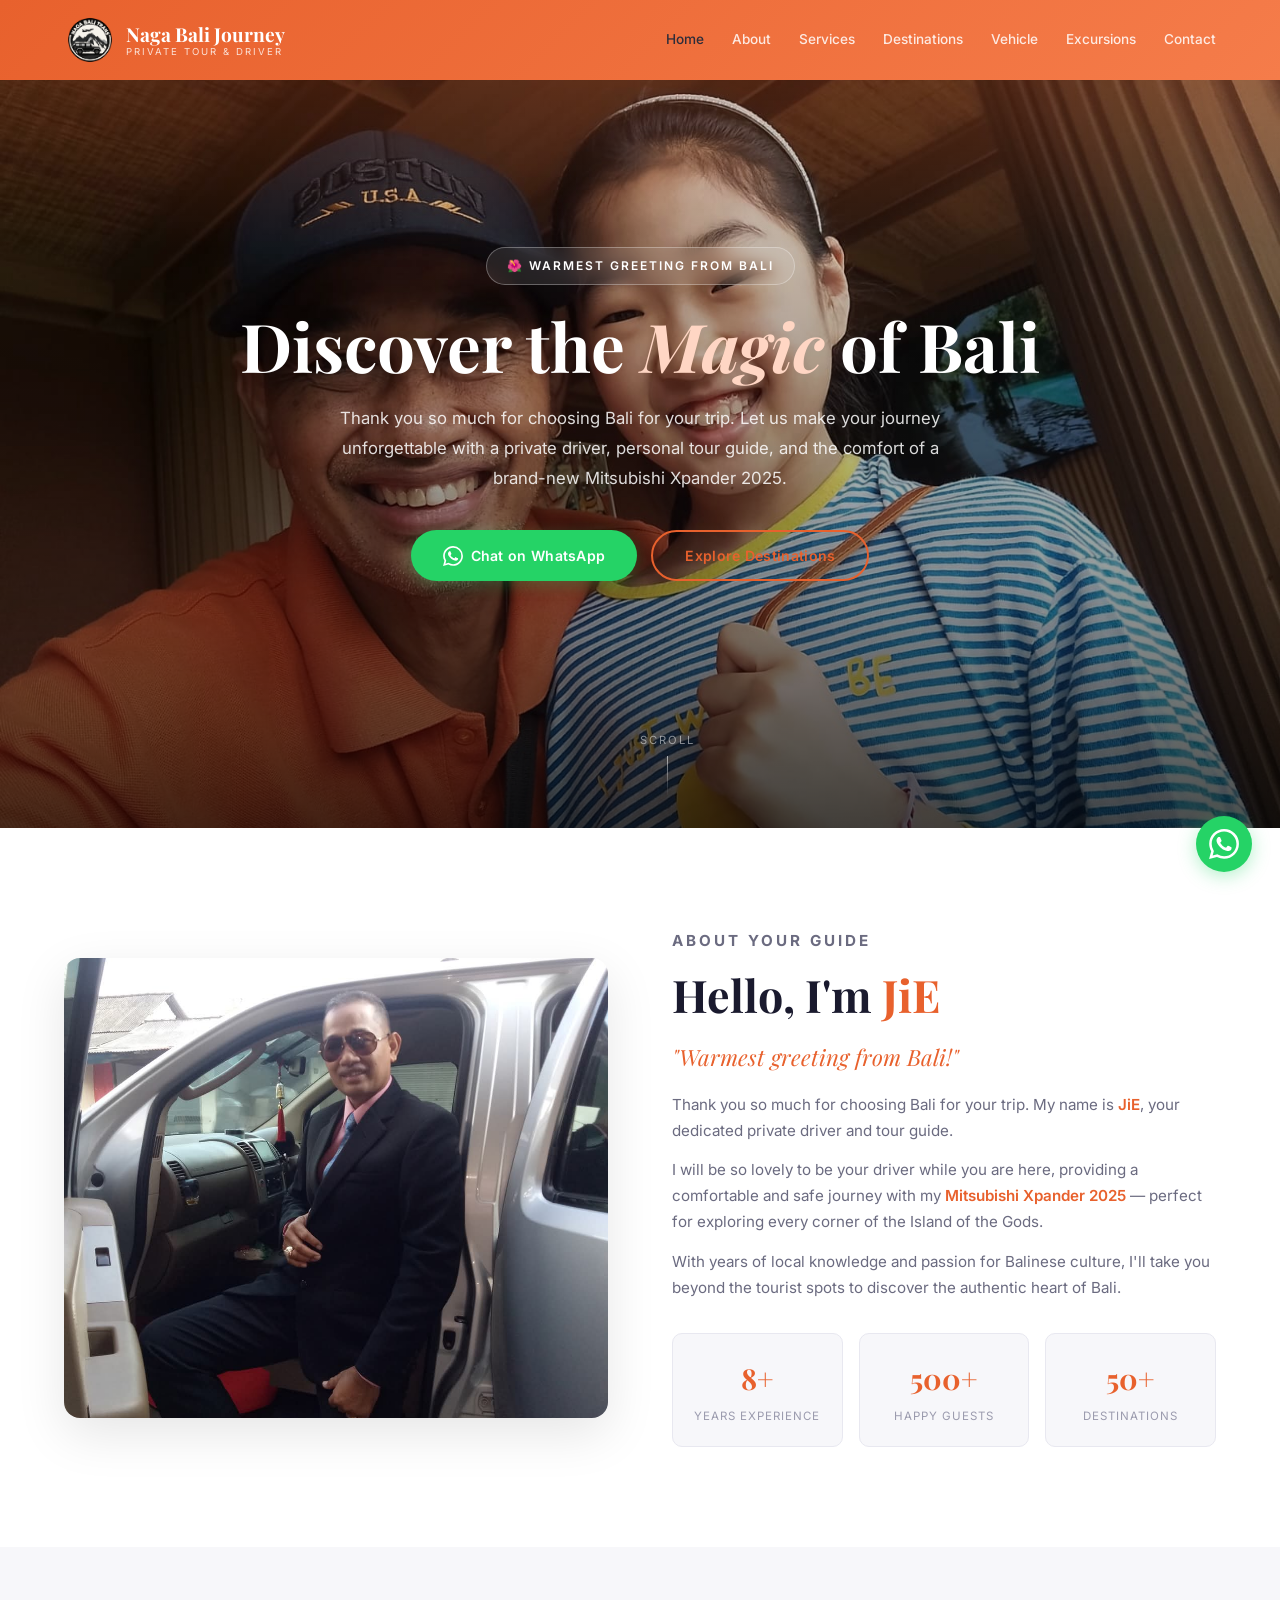
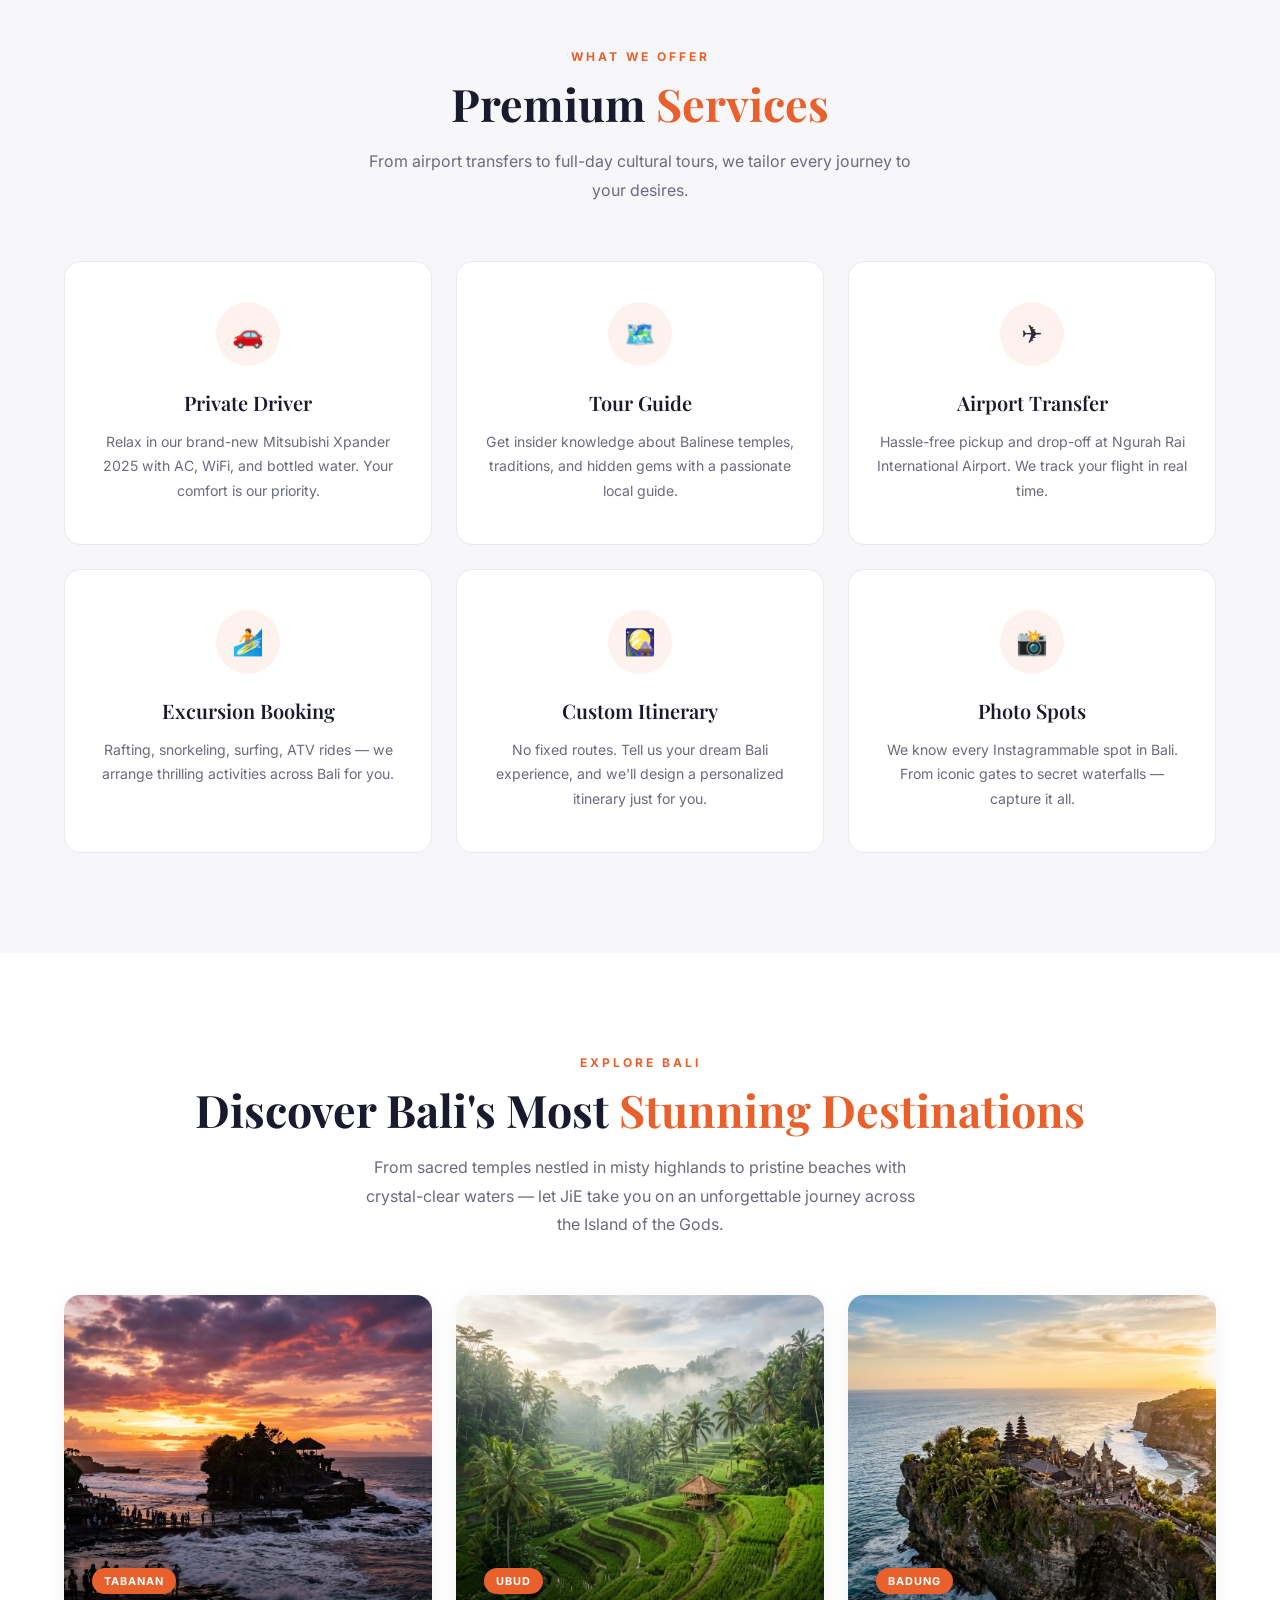
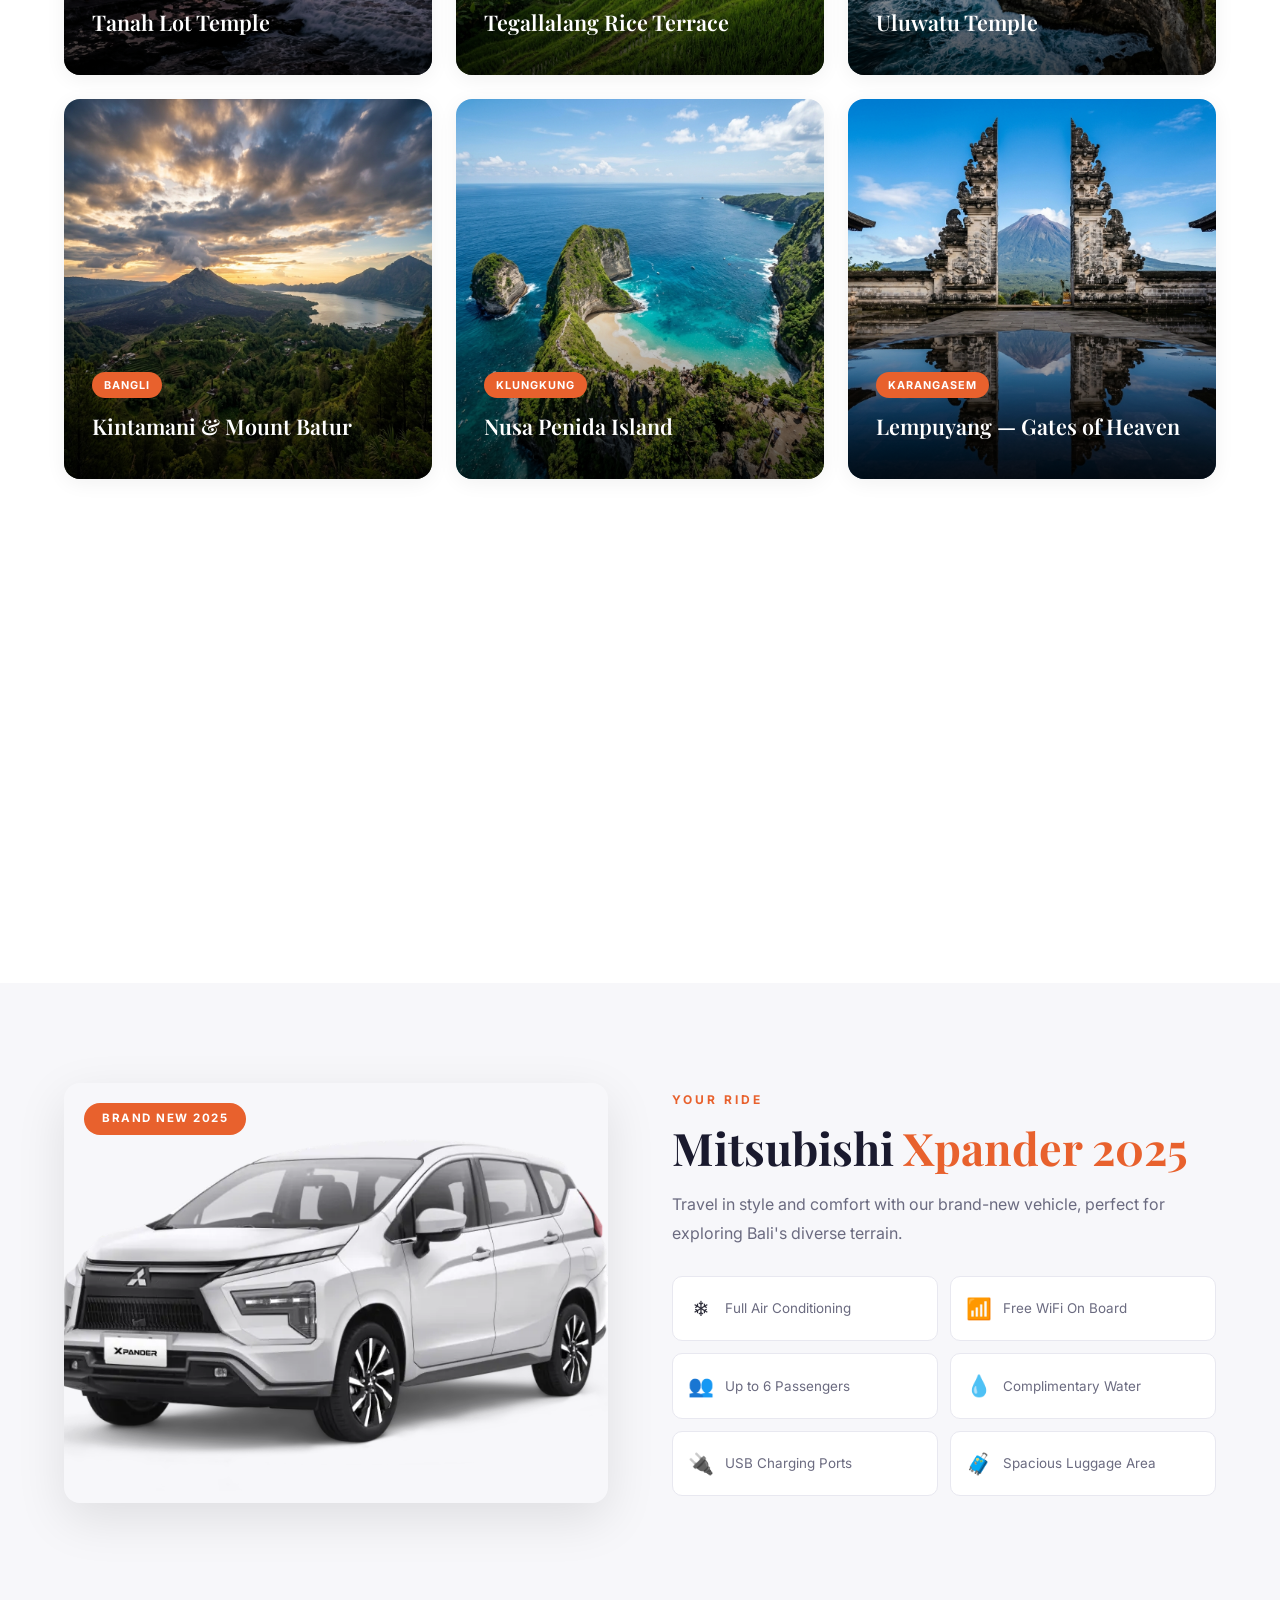
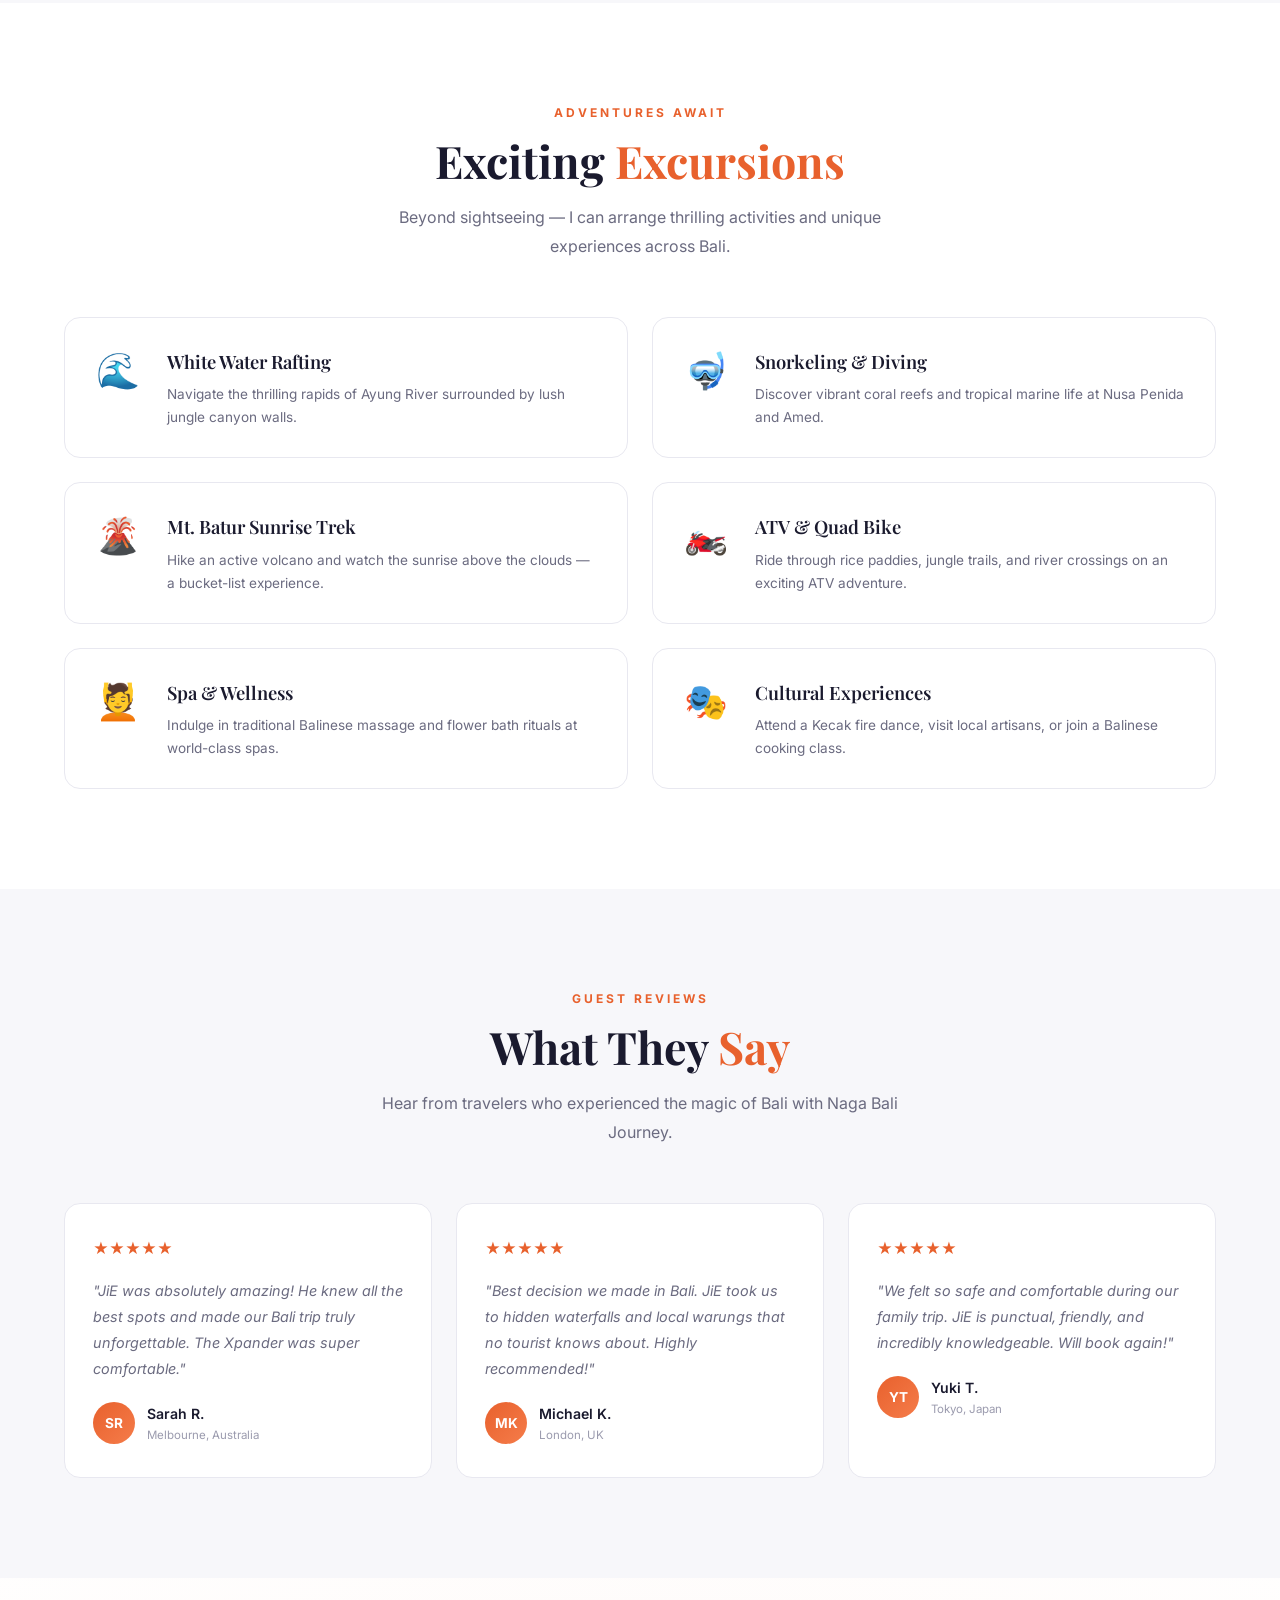
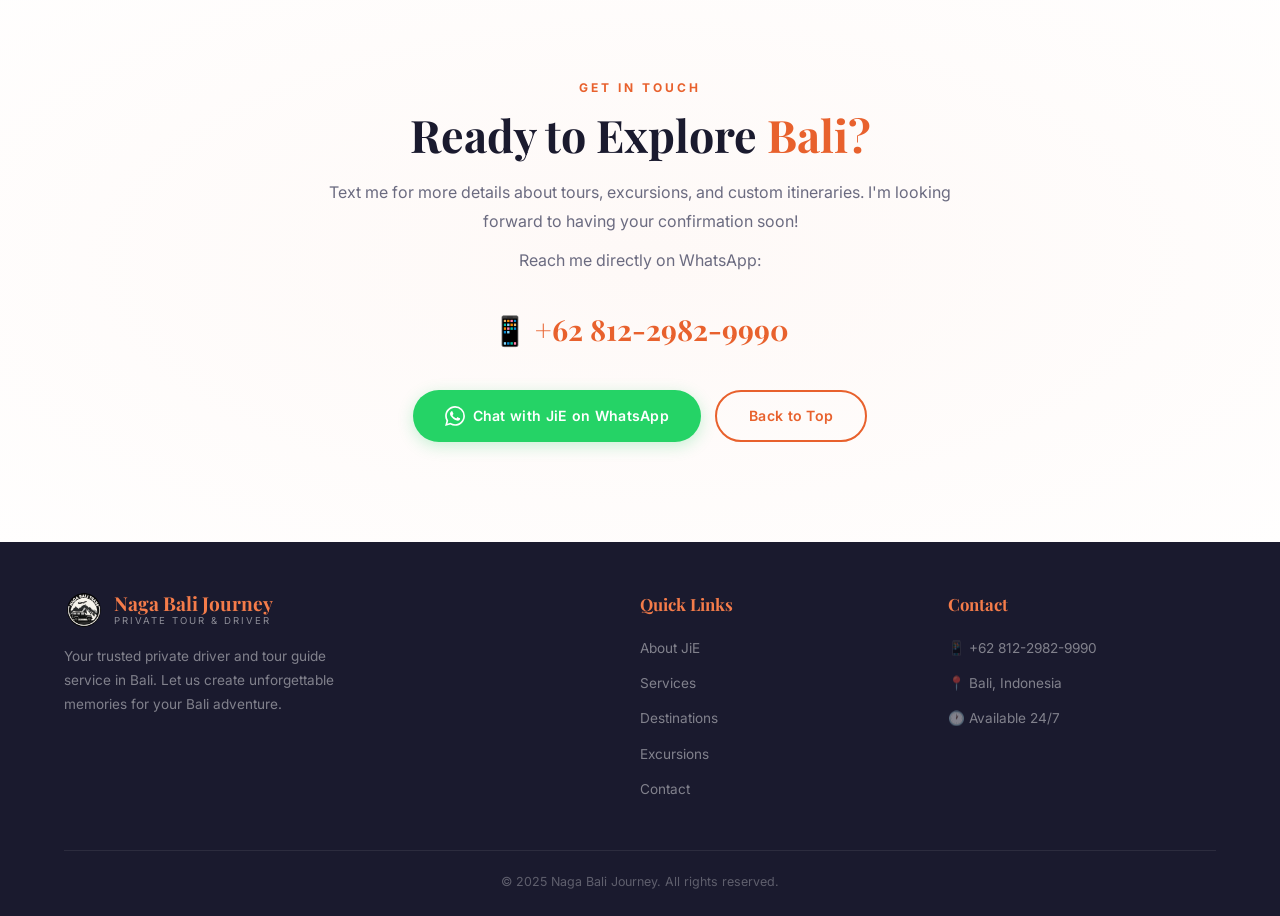
==== index.html @ 0ea6a51a "Initial commit: Naga Bali Journey travel website" ====
<!DOCTYPE html>
<html lang="en">

<head>
  <meta charset="UTF-8">
  <meta name="viewport" content="width=device-width, initial-scale=1.0">
  <meta name="description"
    content="Naga Bali Journey — Premium private driver and tour guide service in Bali. Explore the beauty of Bali with comfort and style.">
  <title>Naga Bali Journey — Private Driver & Tour Guide in Bali</title>
  <link rel="stylesheet" href="style.css">
</head>

<body>

  <!-- Navbar -->
  <nav class="navbar" id="navbar">
    <div class="container">
      <a href="#" class="nav-logo">
        <img src="images/logo.png" alt="Naga Bali Journey Logo">
        <div class="nav-logo-text">Naga Bali Journey<span>Private Tour &amp; Driver</span></div>
      </a>
      <div class="nav-links" id="navLinks">
        <a href="#home">Home</a>
        <a href="#about">About</a>
        <a href="#services">Services</a>
        <a href="#destinations">Destinations</a>
        <a href="#vehicle">Vehicle</a>
        <a href="#excursions">Excursions</a>
        <a href="#contact">Contact</a>
      </div>
      <button class="nav-toggle" id="navToggle" aria-label="Toggle menu">
        <span></span><span></span><span></span>
      </button>
    </div>
  </nav>

  <!-- Hero -->
  <section class="hero" id="home">
    <div class="hero-bg" id="heroSlider">
      <img src="images/1.jpeg" alt="Bali 1" class="hero-slide active">
      <img src="images/2.jpeg" alt="Bali 2" class="hero-slide">
      <img src="images/3.jpeg" alt="Bali 3" class="hero-slide">
      <img src="images/4.jpeg" alt="Bali 4" class="hero-slide">
      <img src="images/5.jpeg" alt="Bali 5" class="hero-slide">
      <img src="images/6.jpeg" alt="Bali 6" class="hero-slide">
      <img src="images/7.jpeg" alt="Bali 7" class="hero-slide">
      <img src="images/8.jpeg" alt="Bali 8" class="hero-slide">
      <img src="images/9.jpeg" alt="Bali 9" class="hero-slide">
      <img src="images/10.jpeg" alt="Bali 10" class="hero-slide">
    </div>
    <div class="hero-overlay"></div>
    <div class="hero-content">
      <div class="hero-badge">🌺 Warmest Greeting from Bali</div>
      <h1>Discover the <em>Magic</em> of Bali</h1>
      <p class="hero-text">Thank you so much for choosing Bali for your trip. Let us make your journey unforgettable
        with a private driver, personal tour guide, and the comfort of a brand-new Mitsubishi Xpander 2025.</p>
      <div class="hero-buttons">
        <a href="https://wa.me/6281229829990" class="btn btn-wa" target="_blank">
          <svg width="20" height="20" viewBox="0 0 24 24" fill="currentColor">
            <path
              d="M17.472 14.382c-.297-.149-1.758-.867-2.03-.967-.273-.099-.471-.148-.67.15-.197.297-.767.966-.94 1.164-.173.199-.347.223-.644.075-.297-.15-1.255-.463-2.39-1.475-.883-.788-1.48-1.761-1.653-2.059-.173-.297-.018-.458.13-.606.134-.133.298-.347.446-.52.149-.174.198-.298.298-.497.099-.198.05-.371-.025-.52-.075-.149-.669-1.612-.916-2.207-.242-.579-.487-.5-.669-.51-.173-.008-.371-.01-.57-.01-.198 0-.52.074-.792.372-.272.297-1.04 1.016-1.04 2.479 0 1.462 1.065 2.875 1.213 3.074.149.198 2.096 3.2 5.077 4.487.709.306 1.262.489 1.694.625.712.227 1.36.195 1.871.118.571-.085 1.758-.719 2.006-1.413.248-.694.248-1.289.173-1.413-.074-.124-.272-.198-.57-.347m-5.421 7.403h-.004a9.87 9.87 0 01-5.031-1.378l-.361-.214-3.741.982.998-3.648-.235-.374a9.86 9.86 0 01-1.51-5.26c.001-5.45 4.436-9.884 9.888-9.884 2.64 0 5.122 1.03 6.988 2.898a9.825 9.825 0 012.893 6.994c-.003 5.45-4.437 9.884-9.885 9.884m8.413-18.297A11.815 11.815 0 0012.05 0C5.495 0 .16 5.335.157 11.892c0 2.096.547 4.142 1.588 5.945L.057 24l6.305-1.654a11.882 11.882 0 005.683 1.448h.005c6.554 0 11.89-5.335 11.893-11.893a11.821 11.821 0 00-3.48-8.413z" />
          </svg>
          Chat on WhatsApp
        </a>
        <a href="#destinations" class="btn btn-outline">Explore Destinations</a>
      </div>
    </div>
    <div class="scroll-indicator"><span>Scroll</span>
      <div class="scroll-line"></div>
    </div>
  </section>

  <!-- About -->
  <section class="about" id="about">
    <div class="container">
      <div class="about-grid">
        <div class="about-image reveal"><img src="images/12.jpeg" alt="Bali Rice Terrace"></div>
        <div class="about-text reveal">
          <p class="section-label">About Your Guide</p>
          <h2 class="section-title">Hello, I'm <span class="gold-text">JiE</span></h2>
          <p class="greeting">"Warmest greeting from Bali!"</p>
          <p>Thank you so much for choosing Bali for your trip. My name is <strong>JiE</strong>, your dedicated private
            driver and tour guide.</p>
          <p>I will be so lovely to be your driver while you are here, providing a comfortable and safe journey with my
            <strong>Mitsubishi Xpander 2025</strong> — perfect for exploring every corner of the Island of the Gods.
          </p>
          <p>With years of local knowledge and passion for Balinese culture, I'll take you beyond the tourist spots to
            discover the authentic heart of Bali.</p>
          <div class="about-stats">
            <div class="stat">
              <div class="stat-number">8+</div>
              <div class="stat-label">Years Experience</div>
            </div>
            <div class="stat">
              <div class="stat-number">500+</div>
              <div class="stat-label">Happy Guests</div>
            </div>
            <div class="stat">
              <div class="stat-number">50+</div>
              <div class="stat-label">Destinations</div>
            </div>
          </div>
        </div>
      </div>
    </div>
  </section>

  <!-- Services -->
  <section class="services" id="services">
    <div class="container">
      <div class="services-header reveal">
        <p class="section-label">What We Offer</p>
        <h2 class="section-title">Premium <span class="gold-text">Services</span></h2>
        <p class="section-subtitle">From airport transfers to full-day cultural tours, we tailor every journey to your
          desires.</p>
      </div>
      <div class="services-grid">
        <div class="service-card reveal">
          <div class="service-icon">🚗</div>
          <h3>Private Driver</h3>
          <p>Relax in our brand-new Mitsubishi Xpander 2025 with AC, WiFi, and bottled water. Your comfort is our
            priority.</p>
        </div>
        <div class="service-card reveal">
          <div class="service-icon">🗺️</div>
          <h3>Tour Guide</h3>
          <p>Get insider knowledge about Balinese temples, traditions, and hidden gems with a passionate local guide.
          </p>
        </div>
        <div class="service-card reveal">
          <div class="service-icon">✈️</div>
          <h3>Airport Transfer</h3>
          <p>Hassle-free pickup and drop-off at Ngurah Rai International Airport. We track your flight in real time.</p>
        </div>
        <div class="service-card reveal">
          <div class="service-icon">🏄</div>
          <h3>Excursion Booking</h3>
          <p>Rafting, snorkeling, surfing, ATV rides — we arrange thrilling activities across Bali for you.</p>
        </div>
        <div class="service-card reveal">
          <div class="service-icon">🎑</div>
          <h3>Custom Itinerary</h3>
          <p>No fixed routes. Tell us your dream Bali experience, and we'll design a personalized itinerary just for
            you.</p>
        </div>
        <div class="service-card reveal">
          <div class="service-icon">📸</div>
          <h3>Photo Spots</h3>
          <p>We know every Instagrammable spot in Bali. From iconic gates to secret waterfalls — capture it all.</p>
        </div>
      </div>
    </div>
  </section>

  <!-- Destinations -->
  <section class="destinations" id="destinations">
    <div class="container">
      <div class="destinations-header reveal">
        <p class="section-label">Explore Bali</p>
        <h2 class="section-title">Discover Bali's Most <span class="orange-text">Stunning Destinations</span></h2>
        <p class="section-subtitle">From sacred temples nestled in misty highlands to pristine beaches with crystal-clear waters — let JiE take you on an unforgettable journey across the Island of the Gods.</p>
      </div>
      <div class="dest-grid">
        <div class="dest-card reveal">
          <img src="images/dest-tanah-lot.png" alt="Tanah Lot Temple">
          <div class="dest-overlay">
            <span class="dest-tag">Tabanan</span>
            <h3>Tanah Lot Temple</h3>
            <p>One of Bali's most iconic sea temples, perched on a dramatic rock formation with breathtaking sunset views over the Indian Ocean.</p>
          </div>
        </div>
        <div class="dest-card reveal">
          <img src="images/dest-ubud.png" alt="Tegallalang Rice Terrace Ubud">
          <div class="dest-overlay">
            <span class="dest-tag">Ubud</span>
            <h3>Tegallalang Rice Terrace</h3>
            <p>Walk through stunning emerald-green terraced rice paddies in the cultural heart of Bali. A UNESCO-recognized subak irrigation system.</p>
          </div>
        </div>
        <div class="dest-card reveal">
          <img src="images/dest-uluwatu.png" alt="Uluwatu Temple">
          <div class="dest-overlay">
            <span class="dest-tag">Badung</span>
            <h3>Uluwatu Temple</h3>
            <p>A majestic cliff-top temple 70 meters above the sea. Enjoy the legendary Kecak fire dance performance at sunset.</p>
          </div>
        </div>
        <div class="dest-card reveal">
          <img src="images/dest-kintamani.png" alt="Mount Batur Kintamani">
          <div class="dest-overlay">
            <span class="dest-tag">Bangli</span>
            <h3>Kintamani &amp; Mount Batur</h3>
            <p>Marvel at the panoramic view of an active volcano and its caldera lake. Opt for a sunrise trek to the summit for an unforgettable experience.</p>
          </div>
        </div>
        <div class="dest-card reveal">
          <img src="images/dest-nusa-penida.png" alt="Nusa Penida">
          <div class="dest-overlay">
            <span class="dest-tag">Klungkung</span>
            <h3>Nusa Penida Island</h3>
            <p>Home to the world-famous Kelingking Beach, Angel's Billabong, and Broken Beach. A paradise for adventurers and ocean lovers.</p>
          </div>
        </div>
        <div class="dest-card reveal">
          <img src="images/dest-lempuyang.png" alt="Lempuyang Gates of Heaven">
          <div class="dest-overlay">
            <span class="dest-tag">Karangasem</span>
            <h3>Lempuyang — Gates of Heaven</h3>
            <p>The iconic split gate framing Mount Agung is Bali's most Instagrammable spot. An ancient temple complex with spiritual significance.</p>
          </div>
        </div>
        <div class="dest-card reveal">
          <img src="images/dest-besakih.png" alt="Besakih Mother Temple">
          <div class="dest-overlay">
            <span class="dest-tag">Karangasem</span>
            <h3>Besakih — Mother Temple</h3>
            <p>Bali's largest and holiest Hindu temple complex on the slopes of Mount Agung. Over 80 temples with centuries of spiritual heritage.</p>
          </div>
        </div>
        <div class="dest-card reveal">
          <img src="images/dest-tirta-empul.png" alt="Tirta Empul Holy Spring">
          <div class="dest-overlay">
            <span class="dest-tag">Gianyar</span>
            <h3>Tirta Empul Holy Spring</h3>
            <p>Experience a sacred Balinese purification ritual at this thousand-year-old water temple with crystal-clear natural spring pools.</p>
          </div>
        </div>
        <div class="dest-card reveal">
          <img src="images/dest-seminyak.png" alt="Seminyak Beach">
          <div class="dest-overlay">
            <span class="dest-tag">Badung</span>
            <h3>Seminyak Beach</h3>
            <p>Bali's trendiest coastal area with vibrant beach clubs, world-class dining, boutique shopping, and spectacular golden sunsets.</p>
          </div>
        </div>
      </div>
    </div>
  </section>

  <!-- Vehicle -->
  <section class="vehicle" id="vehicle">
    <div class="container">
      <div class="vehicle-grid">
        <div class="vehicle-image reveal">
          <img src="images/mobil.png" alt="Mitsubishi Xpander 2025">
          <div class="vehicle-badge">Brand New 2025</div>
        </div>
        <div class="reveal">
          <p class="section-label">Your Ride</p>
          <h2 class="section-title">Mitsubishi <span class="gold-text">Xpander 2025</span></h2>
          <p class="section-subtitle">Travel in style and comfort with our brand-new vehicle, perfect for exploring
            Bali's diverse terrain.</p>
          <div class="vehicle-features">
            <div class="feature"><span class="feature-icon">❄️</span><span class="feature-text">Full Air
                Conditioning</span></div>
            <div class="feature"><span class="feature-icon">📶</span><span class="feature-text">Free WiFi On
                Board</span></div>
            <div class="feature"><span class="feature-icon">👥</span><span class="feature-text">Up to 6
                Passengers</span></div>
            <div class="feature"><span class="feature-icon">💧</span><span class="feature-text">Complimentary
                Water</span></div>
            <div class="feature"><span class="feature-icon">🔌</span><span class="feature-text">USB Charging
                Ports</span></div>
            <div class="feature"><span class="feature-icon">🧳</span><span class="feature-text">Spacious Luggage
                Area</span></div>
          </div>
        </div>
      </div>
    </div>
  </section>

  <!-- Excursions -->
  <section class="excursions" id="excursions">
    <div class="container">
      <div class="excursions-header reveal">
        <p class="section-label">Adventures Await</p>
        <h2 class="section-title">Exciting <span class="gold-text">Excursions</span></h2>
        <p class="section-subtitle">Beyond sightseeing — I can arrange thrilling activities and unique experiences
          across Bali.</p>
      </div>
      <div class="excursion-grid">
        <div class="excursion-card reveal">
          <div class="excursion-icon">🌊</div>
          <div>
            <h3>White Water Rafting</h3>
            <p>Navigate the thrilling rapids of Ayung River surrounded by lush jungle canyon walls.</p>
          </div>
        </div>
        <div class="excursion-card reveal">
          <div class="excursion-icon">🤿</div>
          <div>
            <h3>Snorkeling & Diving</h3>
            <p>Discover vibrant coral reefs and tropical marine life at Nusa Penida and Amed.</p>
          </div>
        </div>
        <div class="excursion-card reveal">
          <div class="excursion-icon">🌋</div>
          <div>
            <h3>Mt. Batur Sunrise Trek</h3>
            <p>Hike an active volcano and watch the sunrise above the clouds — a bucket-list experience.</p>
          </div>
        </div>
        <div class="excursion-card reveal">
          <div class="excursion-icon">🏍️</div>
          <div>
            <h3>ATV & Quad Bike</h3>
            <p>Ride through rice paddies, jungle trails, and river crossings on an exciting ATV adventure.</p>
          </div>
        </div>
        <div class="excursion-card reveal">
          <div class="excursion-icon">💆</div>
          <div>
            <h3>Spa & Wellness</h3>
            <p>Indulge in traditional Balinese massage and flower bath rituals at world-class spas.</p>
          </div>
        </div>
        <div class="excursion-card reveal">
          <div class="excursion-icon">🎭</div>
          <div>
            <h3>Cultural Experiences</h3>
            <p>Attend a Kecak fire dance, visit local artisans, or join a Balinese cooking class.</p>
          </div>
        </div>
      </div>
    </div>
  </section>

  <!-- Testimonials -->
  <section class="testimonials" id="testimonials">
    <div class="container">
      <div class="testimonials-header reveal">
        <p class="section-label">Guest Reviews</p>
        <h2 class="section-title">What They <span class="gold-text">Say</span></h2>
        <p class="section-subtitle">Hear from travelers who experienced the magic of Bali with Naga Bali Journey.</p>
      </div>
      <div class="testimonial-grid">
        <div class="testimonial-card reveal">
          <div class="testimonial-stars">★★★★★</div>
          <blockquote>"JiE was absolutely amazing! He knew all the best spots and made our Bali trip truly
            unforgettable. The Xpander was super comfortable."</blockquote>
          <div class="testimonial-author">
            <div class="testimonial-avatar">SR</div>
            <div>
              <div class="testimonial-name">Sarah R.</div>
              <div class="testimonial-from">Melbourne, Australia</div>
            </div>
          </div>
        </div>
        <div class="testimonial-card reveal">
          <div class="testimonial-stars">★★★★★</div>
          <blockquote>"Best decision we made in Bali. JiE took us to hidden waterfalls and local warungs that no tourist
            knows about. Highly recommended!"</blockquote>
          <div class="testimonial-author">
            <div class="testimonial-avatar">MK</div>
            <div>
              <div class="testimonial-name">Michael K.</div>
              <div class="testimonial-from">London, UK</div>
            </div>
          </div>
        </div>
        <div class="testimonial-card reveal">
          <div class="testimonial-stars">★★★★★</div>
          <blockquote>"We felt so safe and comfortable during our family trip. JiE is punctual, friendly, and incredibly
            knowledgeable. Will book again!"</blockquote>
          <div class="testimonial-author">
            <div class="testimonial-avatar">YT</div>
            <div>
              <div class="testimonial-name">Yuki T.</div>
              <div class="testimonial-from">Tokyo, Japan</div>
            </div>
          </div>
        </div>
      </div>
    </div>
  </section>

  <!-- CTA / Contact -->
  <section class="cta" id="contact">
    <div class="container">
      <div class="cta-content reveal">
        <p class="section-label">Get In Touch</p>
        <h2 class="section-title">Ready to Explore <span class="gold-text">Bali?</span></h2>
        <p class="cta-text">Text me for more details about tours, excursions, and custom itineraries. I'm looking
          forward to having your confirmation soon!</p>
        <p class="cta-text">Reach me directly on WhatsApp:</p>
        <div class="cta-wa">📱 +62 812-2982-9990</div>
        <div class="cta-buttons">
          <a href="https://wa.me/6281229829990?text=Hi%20JiE!%20I'm%20interested%20in%20booking%20a%20tour%20in%20Bali."
            class="btn btn-wa" target="_blank">
            <svg width="20" height="20" viewBox="0 0 24 24" fill="currentColor">
              <path
                d="M17.472 14.382c-.297-.149-1.758-.867-2.03-.967-.273-.099-.471-.148-.67.15-.197.297-.767.966-.94 1.164-.173.199-.347.223-.644.075-.297-.15-1.255-.463-2.39-1.475-.883-.788-1.48-1.761-1.653-2.059-.173-.297-.018-.458.13-.606.134-.133.298-.347.446-.52.149-.174.198-.298.298-.497.099-.198.05-.371-.025-.52-.075-.149-.669-1.612-.916-2.207-.242-.579-.487-.5-.669-.51-.173-.008-.371-.01-.57-.01-.198 0-.52.074-.792.372-.272.297-1.04 1.016-1.04 2.479 0 1.462 1.065 2.875 1.213 3.074.149.198 2.096 3.2 5.077 4.487.709.306 1.262.489 1.694.625.712.227 1.36.195 1.871.118.571-.085 1.758-.719 2.006-1.413.248-.694.248-1.289.173-1.413-.074-.124-.272-.198-.57-.347m-5.421 7.403h-.004a9.87 9.87 0 01-5.031-1.378l-.361-.214-3.741.982.998-3.648-.235-.374a9.86 9.86 0 01-1.51-5.26c.001-5.45 4.436-9.884 9.888-9.884 2.64 0 5.122 1.03 6.988 2.898a9.825 9.825 0 012.893 6.994c-.003 5.45-4.437 9.884-9.885 9.884m8.413-18.297A11.815 11.815 0 0012.05 0C5.495 0 .16 5.335.157 11.892c0 2.096.547 4.142 1.588 5.945L.057 24l6.305-1.654a11.882 11.882 0 005.683 1.448h.005c6.554 0 11.89-5.335 11.893-11.893a11.821 11.821 0 00-3.48-8.413z" />
            </svg>
            Chat with JiE on WhatsApp
          </a>
          <a href="#home" class="btn btn-outline">Back to Top</a>
        </div>
      </div>
    </div>
  </section>

  <!-- Footer -->
  <footer class="footer">
    <div class="container">
      <div class="footer-grid">
        <div class="footer-brand">
          <a href="#" class="nav-logo">
            <img src="images/logo.png" alt="Logo" style="width:40px;height:40px;">
            <div class="nav-logo-text">Naga Bali Journey<span>Private Tour &amp; Driver</span></div>
          </a>
          <p>Your trusted private driver and tour guide service in Bali. Let us create unforgettable memories for your
            Bali adventure.</p>
        </div>
        <div>
          <h4>Quick Links</h4>
          <ul>
            <li><a href="#about">About JiE</a></li>
            <li><a href="#services">Services</a></li>
            <li><a href="#destinations">Destinations</a></li>
            <li><a href="#excursions">Excursions</a></li>
            <li><a href="#contact">Contact</a></li>
          </ul>
        </div>
        <div>
          <h4>Contact</h4>
          <ul>
            <li><a href="https://wa.me/6281229829990" target="_blank">📱 +62 812-2982-9990</a></li>
            <li><a href="#">📍 Bali, Indonesia</a></li>
            <li><a href="#">🕐 Available 24/7</a></li>
          </ul>
        </div>
      </div>
      <div class="footer-bottom">&copy; 2025 Naga Bali Journey. All rights reserved.</div>
    </div>
  </footer>

  <!-- Floating WhatsApp Button -->
  <a href="https://wa.me/6281229829990?text=Hi%20JiE!%20I'm%20interested%20in%20a%20Bali%20tour." class="wa-float"
    target="_blank" aria-label="Chat on WhatsApp">
    <svg viewBox="0 0 24 24">
      <path
        d="M17.472 14.382c-.297-.149-1.758-.867-2.03-.967-.273-.099-.471-.148-.67.15-.197.297-.767.966-.94 1.164-.173.199-.347.223-.644.075-.297-.15-1.255-.463-2.39-1.475-.883-.788-1.48-1.761-1.653-2.059-.173-.297-.018-.458.13-.606.134-.133.298-.347.446-.52.149-.174.198-.298.298-.497.099-.198.05-.371-.025-.52-.075-.149-.669-1.612-.916-2.207-.242-.579-.487-.5-.669-.51-.173-.008-.371-.01-.57-.01-.198 0-.52.074-.792.372-.272.297-1.04 1.016-1.04 2.479 0 1.462 1.065 2.875 1.213 3.074.149.198 2.096 3.2 5.077 4.487.709.306 1.262.489 1.694.625.712.227 1.36.195 1.871.118.571-.085 1.758-.719 2.006-1.413.248-.694.248-1.289.173-1.413-.074-.124-.272-.198-.57-.347m-5.421 7.403h-.004a9.87 9.87 0 01-5.031-1.378l-.361-.214-3.741.982.998-3.648-.235-.374a9.86 9.86 0 01-1.51-5.26c.001-5.45 4.436-9.884 9.888-9.884 2.64 0 5.122 1.03 6.988 2.898a9.825 9.825 0 012.893 6.994c-.003 5.45-4.437 9.884-9.885 9.884m8.413-18.297A11.815 11.815 0 0012.05 0C5.495 0 .16 5.335.157 11.892c0 2.096.547 4.142 1.588 5.945L.057 24l6.305-1.654a11.882 11.882 0 005.683 1.448h.005c6.554 0 11.89-5.335 11.893-11.893a11.821 11.821 0 00-3.48-8.413z" />
    </svg>
  </a>

  <script src="script.js"></script>
</body>

</html>
---- style.css ----
@import url('https://fonts.googleapis.com/css2?family=Playfair+Display:ital,wght@0,400;0,500;0,600;0,700;1,400&family=Inter:wght@300;400;500;600;700;800&display=swap');

:root {
  --orange: #e8612d;
  --orange-light: #f57c4a;
  --orange-dark: #c94a1a;
  --orange-gradient: linear-gradient(135deg, #e8612d, #f57c4a);
  --dark: #1a1a2e;
  --dark-2: #222240;
  --text: #2d2d3a;
  --text-light: #6b6b80;
  --text-lighter: #9b9bae;
  --bg: #ffffff;
  --bg-2: #f7f7fa;
  --bg-3: #f0f0f5;
  --border: #e8e8f0;
  --shadow: 0 4px 20px rgba(0,0,0,.06);
  --shadow-md: 0 8px 30px rgba(0,0,0,.08);
  --shadow-lg: 0 16px 50px rgba(0,0,0,.1);
  --radius: 16px;
  --radius-sm: 10px;
  --radius-xs: 6px;
  --transition: .3s cubic-bezier(.4,0,.2,1);
  --font-heading: 'Playfair Display', serif;
  --font-body: 'Inter', system-ui, sans-serif;
}

*,*::before,*::after{margin:0;padding:0;box-sizing:border-box}
html{scroll-behavior:smooth;scroll-padding-top:80px}
body{font-family:var(--font-body);background:var(--bg);color:var(--text);line-height:1.7;overflow-x:hidden;-webkit-font-smoothing:antialiased}
img{max-width:100%;height:auto;display:block}
a{color:inherit;text-decoration:none}
ul{list-style:none}

.container{max-width:1200px;margin:0 auto;padding:0 24px}
.section-label{font-size:.75rem;font-weight:700;letter-spacing:3px;text-transform:uppercase;color:var(--orange);margin-bottom:10px}
.section-title{font-family:var(--font-heading);font-size:clamp(1.8rem,4vw,2.8rem);font-weight:700;line-height:1.2;margin-bottom:16px;color:var(--dark)}
.section-subtitle{font-size:1rem;color:var(--text-light);max-width:560px;line-height:1.8}
.gold-text,.orange-text{color:var(--orange)}

.btn{display:inline-flex;align-items:center;gap:8px;padding:12px 32px;border:none;border-radius:50px;font-family:var(--font-body);font-size:.88rem;font-weight:600;cursor:pointer;transition:var(--transition);text-transform:none;letter-spacing:.3px}
.btn-gold,.btn-orange{background:var(--orange-gradient);color:#fff;box-shadow:0 4px 15px rgba(232,97,45,.25)}
.btn-gold:hover,.btn-orange:hover{transform:translateY(-2px);box-shadow:0 8px 25px rgba(232,97,45,.35)}
.btn-outline{background:transparent;color:var(--orange);border:2px solid var(--orange)}
.btn-outline:hover{background:var(--orange);color:#fff;transform:translateY(-2px)}
.btn-wa{background:#25d366;color:#fff;box-shadow:0 4px 15px rgba(37,211,102,.25)}
.btn-wa:hover{background:#1ebe57;transform:translateY(-2px);box-shadow:0 8px 25px rgba(37,211,102,.35)}

/* ---- Navbar ---- */
.navbar{position:fixed;top:0;left:0;right:0;z-index:1000;padding:14px 0;transition:var(--transition);background:linear-gradient(135deg,#e8612d,#f57c4a)}
.navbar.scrolled{box-shadow:0 2px 20px rgba(232,97,45,.25);padding:10px 0}
.navbar .container{display:flex;align-items:center;justify-content:space-between}
.nav-logo{display:flex;align-items:center;gap:10px}
.nav-logo img{width:52px;height:52px;object-fit:contain}
.nav-logo-text{font-family:var(--font-heading);font-size:1.2rem;font-weight:700;color:#fff;line-height:1.2}
.nav-logo-text span{display:block;font-size:.6rem;font-family:var(--font-body);font-weight:400;letter-spacing:2px;text-transform:uppercase;color:rgba(255,255,255,.8)}
.nav-links{display:flex;gap:28px;align-items:center}
.nav-links a{font-size:.85rem;font-weight:500;color:rgba(255,255,255,.85);position:relative;transition:var(--transition)}
.nav-links a::after{content:'';position:absolute;bottom:-4px;left:0;width:0;height:2px;background:#fff;transition:var(--transition)}
.nav-links a:hover{color:#fff}
.nav-links a:hover::after{width:100%}
.nav-toggle{display:none;flex-direction:column;gap:5px;cursor:pointer;background:none;border:none;padding:4px}
.nav-toggle span{width:24px;height:2px;background:#fff;transition:var(--transition);border-radius:2px}

/* ---- Hero ---- */
.hero{position:relative;min-height:92vh;display:flex;align-items:center;justify-content:center;overflow:hidden}
.hero-bg{position:absolute;inset:0}
.hero-bg img{position:absolute;inset:0;width:100%;height:100%;object-fit:cover;opacity:0;transition:opacity 1.5s ease-in-out,transform 8s ease-in-out;transform:scale(1.05)}
.hero-bg img.active{opacity:1;transform:scale(1)}
.hero-overlay{position:absolute;inset:0;background:linear-gradient(180deg,rgba(232,97,45,.3) 0%,rgba(0,0,0,.15) 30%,rgba(0,0,0,.4) 70%,rgba(0,0,0,.7) 100%)}
.hero-content{position:relative;z-index:2;text-align:center;padding:0 24px;max-width:850px}
.hero-badge{display:inline-flex;align-items:center;gap:8px;padding:8px 20px;border:1px solid rgba(255,255,255,.3);border-radius:50px;font-size:.75rem;font-weight:600;letter-spacing:2px;text-transform:uppercase;color:#fff;margin-bottom:24px;backdrop-filter:blur(8px);background:rgba(255,255,255,.1);animation:fadeUp .8s ease-out}
.hero h1{font-family:var(--font-heading);font-size:clamp(2.2rem,6vw,4.2rem);font-weight:700;line-height:1.1;color:#fff;margin-bottom:20px;animation:fadeUp 1s ease-out .2s both}
.hero h1 em{font-style:italic;color:#ffd6c4}
.hero-text{font-size:1.05rem;color:rgba(255,255,255,.85);margin-bottom:36px;max-width:600px;margin-left:auto;margin-right:auto;line-height:1.8;animation:fadeUp 1s ease-out .4s both}
.hero-buttons{display:flex;gap:14px;justify-content:center;flex-wrap:wrap;animation:fadeUp 1s ease-out .6s both}
.scroll-indicator{position:absolute;bottom:32px;left:50%;transform:translateX(-50%);z-index:2;display:flex;flex-direction:column;align-items:center;gap:6px;animation:fadeUp 1s ease-out .8s both}
.scroll-indicator span{font-size:.7rem;letter-spacing:2px;text-transform:uppercase;color:rgba(255,255,255,.5)}
.scroll-line{width:1px;height:40px;background:linear-gradient(to bottom,rgba(255,255,255,.6),transparent);animation:scrollPulse 2s ease-in-out infinite}
@keyframes scrollPulse{0%,100%{opacity:.3;transform:scaleY(.6)}50%{opacity:1;transform:scaleY(1)}}
@keyframes fadeUp{from{opacity:0;transform:translateY(30px)}to{opacity:1;transform:translateY(0)}}

/* ---- About ---- */
.about{padding:100px 0;background:var(--bg)}
.about-grid{display:grid;grid-template-columns:1fr 1fr;gap:64px;align-items:center}
.about-image{position:relative;border-radius:var(--radius);overflow:hidden;box-shadow:var(--shadow-lg)}
.about-image img{width:100%;height:460px;object-fit:cover;transition:transform .5s ease}
.about-image:hover img{transform:scale(1.03)}
.about-text .greeting{font-family:var(--font-heading);font-size:1.4rem;font-style:italic;color:var(--orange);margin-bottom:16px}
.about-text p{margin-bottom:14px;color:var(--text-light);font-size:.95rem}
.about-text p strong{color:var(--orange);font-weight:600}
.about-stats{display:grid;grid-template-columns:repeat(3,1fr);gap:16px;margin-top:32px}
.stat{text-align:center;padding:20px 12px;background:var(--bg-2);border-radius:var(--radius-sm);border:1px solid var(--border)}
.stat-number{font-family:var(--font-heading);font-size:1.8rem;font-weight:700;color:var(--orange)}
.stat-label{font-size:.72rem;letter-spacing:1px;text-transform:uppercase;color:var(--text-lighter);margin-top:4px}

/* ---- Services ---- */
.services{padding:100px 0;background:var(--bg-2)}
.services-header{text-align:center;margin-bottom:56px}
.services-header .section-subtitle{margin:0 auto}
.services-grid{display:grid;grid-template-columns:repeat(3,1fr);gap:24px}
.service-card{background:var(--bg);border:1px solid var(--border);border-radius:var(--radius);padding:40px 28px;text-align:center;transition:var(--transition);position:relative;overflow:hidden}
.service-card::before{content:'';position:absolute;top:0;left:0;right:0;height:3px;background:var(--orange-gradient);opacity:0;transition:var(--transition)}
.service-card:hover{transform:translateY(-6px);box-shadow:var(--shadow-lg);border-color:transparent}
.service-card:hover::before{opacity:1}
.service-icon{width:64px;height:64px;margin:0 auto 20px;border-radius:50%;background:rgba(232,97,45,.08);display:flex;align-items:center;justify-content:center;font-size:1.6rem}
.service-card h3{font-family:var(--font-heading);font-size:1.25rem;font-weight:600;margin-bottom:10px;color:var(--dark)}
.service-card p{font-size:.88rem;color:var(--text-light);line-height:1.75}

/* ---- Destinations ---- */
.destinations{padding:100px 0;background:var(--bg)}
.destinations-header{text-align:center;margin-bottom:56px}
.destinations-header .section-subtitle{margin:0 auto}
.dest-grid{display:grid;grid-template-columns:repeat(3,1fr);gap:24px}
.dest-card{position:relative;border-radius:var(--radius);overflow:hidden;height:380px;cursor:pointer;box-shadow:var(--shadow)}
.dest-card img{width:100%;height:100%;object-fit:cover;transition:transform .5s ease}
.dest-card:hover img{transform:scale(1.06)}
.dest-overlay{position:absolute;inset:0;background:linear-gradient(0deg,rgba(0,0,0,.7) 0%,transparent 50%);display:flex;flex-direction:column;justify-content:flex-end;padding:28px;transition:var(--transition)}
.dest-card:hover .dest-overlay{background:linear-gradient(0deg,rgba(0,0,0,.8) 0%,rgba(0,0,0,.15) 60%)}
.dest-tag{display:inline-block;padding:4px 12px;background:var(--orange);border-radius:50px;font-size:.68rem;font-weight:700;letter-spacing:1px;text-transform:uppercase;color:#fff;width:fit-content;margin-bottom:10px}
.dest-overlay h3{font-family:var(--font-heading);font-size:1.35rem;font-weight:600;color:#fff;margin-bottom:6px}
.dest-overlay p{font-size:.82rem;color:rgba(255,255,255,.7);line-height:1.6;max-height:0;overflow:hidden;transition:max-height .5s ease}
.dest-card:hover .dest-overlay p{max-height:120px}

/* ---- Vehicle ---- */
.vehicle{padding:100px 0;background:var(--bg-2)}
.vehicle-grid{display:grid;grid-template-columns:1fr 1fr;gap:64px;align-items:center}
.vehicle-image{border-radius:var(--radius);overflow:hidden;position:relative;box-shadow:var(--shadow-lg)}
.vehicle-image img{width:100%;height:420px;object-fit:cover;transition:transform .5s ease}
.vehicle-image:hover img{transform:scale(1.03)}
.vehicle-badge{position:absolute;top:20px;left:20px;padding:6px 18px;background:var(--orange);color:#fff;font-size:.72rem;font-weight:700;letter-spacing:1.5px;text-transform:uppercase;border-radius:50px}
.vehicle-features{display:grid;grid-template-columns:1fr 1fr;gap:12px;margin-top:28px}
.feature{display:flex;align-items:center;gap:10px;padding:14px;background:var(--bg);border-radius:var(--radius-sm);border:1px solid var(--border)}
.feature-icon{font-size:1.3rem;min-width:28px;text-align:center}
.feature-text{font-size:.84rem;color:var(--text-light)}

/* ---- Excursions ---- */
.excursions{padding:100px 0;background:var(--bg)}
.excursions-header{text-align:center;margin-bottom:56px}
.excursions-header .section-subtitle{margin:0 auto}
.excursion-grid{display:grid;grid-template-columns:repeat(2,1fr);gap:24px}
.excursion-card{display:flex;gap:24px;padding:28px;background:var(--bg);border:1px solid var(--border);border-radius:var(--radius);transition:var(--transition)}
.excursion-card:hover{border-color:var(--orange);transform:translateY(-4px);box-shadow:var(--shadow-md)}
.excursion-icon{font-size:2.2rem;min-width:50px;height:50px;display:flex;align-items:center;justify-content:center}
.excursion-card h3{font-family:var(--font-heading);font-size:1.15rem;font-weight:600;margin-bottom:6px;color:var(--dark)}
.excursion-card p{font-size:.85rem;color:var(--text-light);line-height:1.7}

/* ---- Testimonials ---- */
.testimonials{padding:100px 0;background:var(--bg-2)}
.testimonials-header{text-align:center;margin-bottom:56px}
.testimonials-header .section-subtitle{margin:0 auto}
.testimonial-grid{display:grid;grid-template-columns:repeat(3,1fr);gap:24px}
.testimonial-card{padding:32px 28px;background:var(--bg);border:1px solid var(--border);border-radius:var(--radius);transition:var(--transition)}
.testimonial-card:hover{border-color:rgba(232,97,45,.3);transform:translateY(-4px);box-shadow:var(--shadow-md)}
.testimonial-stars{color:var(--orange);font-size:.95rem;margin-bottom:16px}
.testimonial-card blockquote{font-size:.9rem;color:var(--text-light);line-height:1.8;font-style:italic;margin-bottom:20px}
.testimonial-author{display:flex;align-items:center;gap:12px}
.testimonial-avatar{width:42px;height:42px;border-radius:50%;background:var(--orange-gradient);display:flex;align-items:center;justify-content:center;font-size:.85rem;font-weight:700;color:#fff}
.testimonial-name{font-weight:600;font-size:.88rem;color:var(--dark)}
.testimonial-from{font-size:.72rem;color:var(--text-lighter)}

/* ---- CTA / Contact ---- */
.cta{padding:100px 0;background:var(--bg);position:relative;overflow:hidden}
.cta::before{content:'';position:absolute;top:-50%;left:-50%;width:200%;height:200%;background:radial-gradient(ellipse at center,rgba(232,97,45,.04) 0%,transparent 60%);pointer-events:none}
.cta-content{position:relative;text-align:center;max-width:650px;margin:0 auto}
.cta-text{font-size:1rem;color:var(--text-light);margin-bottom:10px;line-height:1.8}
.cta-wa{display:inline-flex;align-items:center;gap:10px;font-family:var(--font-heading);font-size:1.8rem;font-weight:700;color:var(--orange);margin:20px 0 36px}
.cta-buttons{display:flex;gap:14px;justify-content:center;flex-wrap:wrap}

/* ---- Footer ---- */
.footer{padding:48px 0 24px;background:var(--dark);color:rgba(255,255,255,.7)}
.footer-grid{display:grid;grid-template-columns:2fr 1fr 1fr;gap:40px;margin-bottom:40px}
.footer-brand .nav-logo{margin-bottom:14px}
.footer-brand p{font-size:.85rem;color:rgba(255,255,255,.45);line-height:1.8;max-width:300px}
.footer h4{font-family:var(--font-heading);font-size:1.05rem;margin-bottom:16px;color:var(--orange-light)}
.footer ul li{margin-bottom:8px}
.footer ul li a{font-size:.85rem;color:rgba(255,255,255,.45);transition:var(--transition)}
.footer ul li a:hover{color:var(--orange-light)}
.footer-bottom{padding-top:20px;border-top:1px solid rgba(255,255,255,.08);text-align:center;font-size:.78rem;color:rgba(255,255,255,.3)}
.footer .nav-logo-text{color:var(--orange-light)}
.footer .nav-logo-text span{color:rgba(255,255,255,.5)}

/* ---- Animations ---- */
.reveal{opacity:0;transform:translateY(35px);transition:opacity .7s ease,transform .7s ease}
.reveal.active{opacity:1;transform:translateY(0)}

/* ---- WA Float ---- */
.wa-float{position:fixed;bottom:28px;right:28px;z-index:999;width:56px;height:56px;border-radius:50%;background:#25d366;display:flex;align-items:center;justify-content:center;box-shadow:0 4px 18px rgba(37,211,102,.35);transition:var(--transition);animation:waFloat 3s ease-in-out infinite}
.wa-float:hover{transform:scale(1.1);box-shadow:0 6px 28px rgba(37,211,102,.45)}
.wa-float svg{width:30px;height:30px;fill:#fff}
@keyframes waFloat{0%,100%{transform:translateY(0)}50%{transform:translateY(-5px)}}

/* ---- Responsive ---- */
@media(max-width:1024px){
  .about-grid,.vehicle-grid{grid-template-columns:1fr;gap:40px}
  .services-grid,.testimonial-grid{grid-template-columns:repeat(2,1fr)}
  .dest-grid{grid-template-columns:repeat(2,1fr)}
  .footer-grid{grid-template-columns:1fr 1fr}
  .about-image img{height:360px}
  .vehicle-image img{height:340px}
}
@media(max-width:768px){
  /* Navbar mobile */
  .navbar{padding:10px 0}
  .navbar.scrolled{padding:8px 0}
  .nav-logo img{width:40px;height:40px}
  .nav-logo-text{font-size:1rem}
  .nav-logo-text span{font-size:.55rem;letter-spacing:1.5px}
  .nav-links{display:none;position:fixed;top:0;left:0;right:0;bottom:0;background:rgba(232,97,45,.97);flex-direction:column;justify-content:center;align-items:center;gap:28px;backdrop-filter:blur(20px);z-index:1000}
  .nav-links.active{display:flex}
  .nav-links a{font-size:1.1rem;color:#fff}
  .nav-toggle{display:flex;z-index:1001}

  /* Hero mobile */
  .hero{min-height:85vh}
  .hero-content{padding:0 20px}
  .hero h1{font-size:clamp(1.8rem,7vw,2.8rem);margin-bottom:16px}
  .hero-badge{font-size:.65rem;padding:6px 14px;letter-spacing:1.5px;margin-bottom:16px}
  .hero-text{font-size:.92rem;margin-bottom:28px;line-height:1.7}
  .scroll-indicator{bottom:20px}

  /* Sections padding */
  .about,.services,.destinations,.vehicle,.excursions,.testimonials,.cta{padding:64px 0}
  .container{padding:0 16px}

  /* Section headers */
  .section-title{font-size:clamp(1.5rem,5vw,2rem);margin-bottom:12px}
  .section-subtitle{font-size:.9rem}
  .services-header,.destinations-header,.excursions-header,.testimonials-header{margin-bottom:40px}

  /* About mobile */
  .about-image img{height:280px}
  .about-text .greeting{font-size:1.2rem}
  .about-text p{font-size:.9rem}

  /* Grids single column */
  .services-grid,.testimonial-grid,.dest-grid,.excursion-grid{grid-template-columns:1fr}

  /* Services mobile */
  .service-card{padding:28px 20px}
  .service-icon{width:56px;height:56px;font-size:1.4rem}

  /* Destinations mobile */
  .dest-card{height:300px}
  .dest-overlay{padding:20px}
  .dest-overlay h3{font-size:1.15rem}
  .dest-overlay p{max-height:none;opacity:1}
  .dest-card .dest-overlay p{max-height:none}

  /* Vehicle mobile */
  .vehicle-image img{height:260px}
  .vehicle-features{grid-template-columns:1fr 1fr;gap:8px}
  .feature{padding:12px 10px;gap:8px}
  .feature-icon{font-size:1.1rem;min-width:24px}
  .feature-text{font-size:.8rem}

  /* Excursions mobile */
  .excursion-card{flex-direction:column;gap:12px;padding:24px 20px}
  .excursion-icon{font-size:1.8rem;min-width:auto;height:auto}

  /* Testimonials mobile */
  .testimonial-card{padding:24px 20px}

  /* CTA mobile */
  .cta-wa{font-size:1.4rem}
  .cta-text{font-size:.9rem}

  /* Footer mobile */
  .footer-grid{grid-template-columns:1fr;gap:28px}
  .footer{padding:40px 0 20px}
  .footer-brand .nav-logo img{width:36px !important;height:36px !important}

  /* Buttons mobile */
  .btn{padding:11px 24px;font-size:.82rem}

  /* WA float mobile */
  .wa-float{width:50px;height:50px;bottom:20px;right:16px}
  .wa-float svg{width:26px;height:26px}
}
@media(max-width:480px){
  .hero{min-height:80vh}
  .hero h1{font-size:1.7rem}
  .hero-text{font-size:.85rem}
  .hero-badge{font-size:.6rem;padding:5px 12px}
  .hero-buttons,.cta-buttons{flex-direction:column;align-items:stretch;gap:10px}
  .hero-buttons .btn,.cta-buttons .btn{justify-content:center;width:100%}
  .about-stats{grid-template-columns:repeat(3,1fr);gap:8px}
  .stat{padding:14px 6px}
  .stat-number{font-size:1.4rem}
  .stat-label{font-size:.6rem}
  .dest-card{height:260px}
  .vehicle-features{grid-template-columns:1fr}
  .cta-wa{font-size:1.2rem}
  .section-title{font-size:1.4rem}
  .about-image img{height:220px}
  .vehicle-image img{height:200px}
}
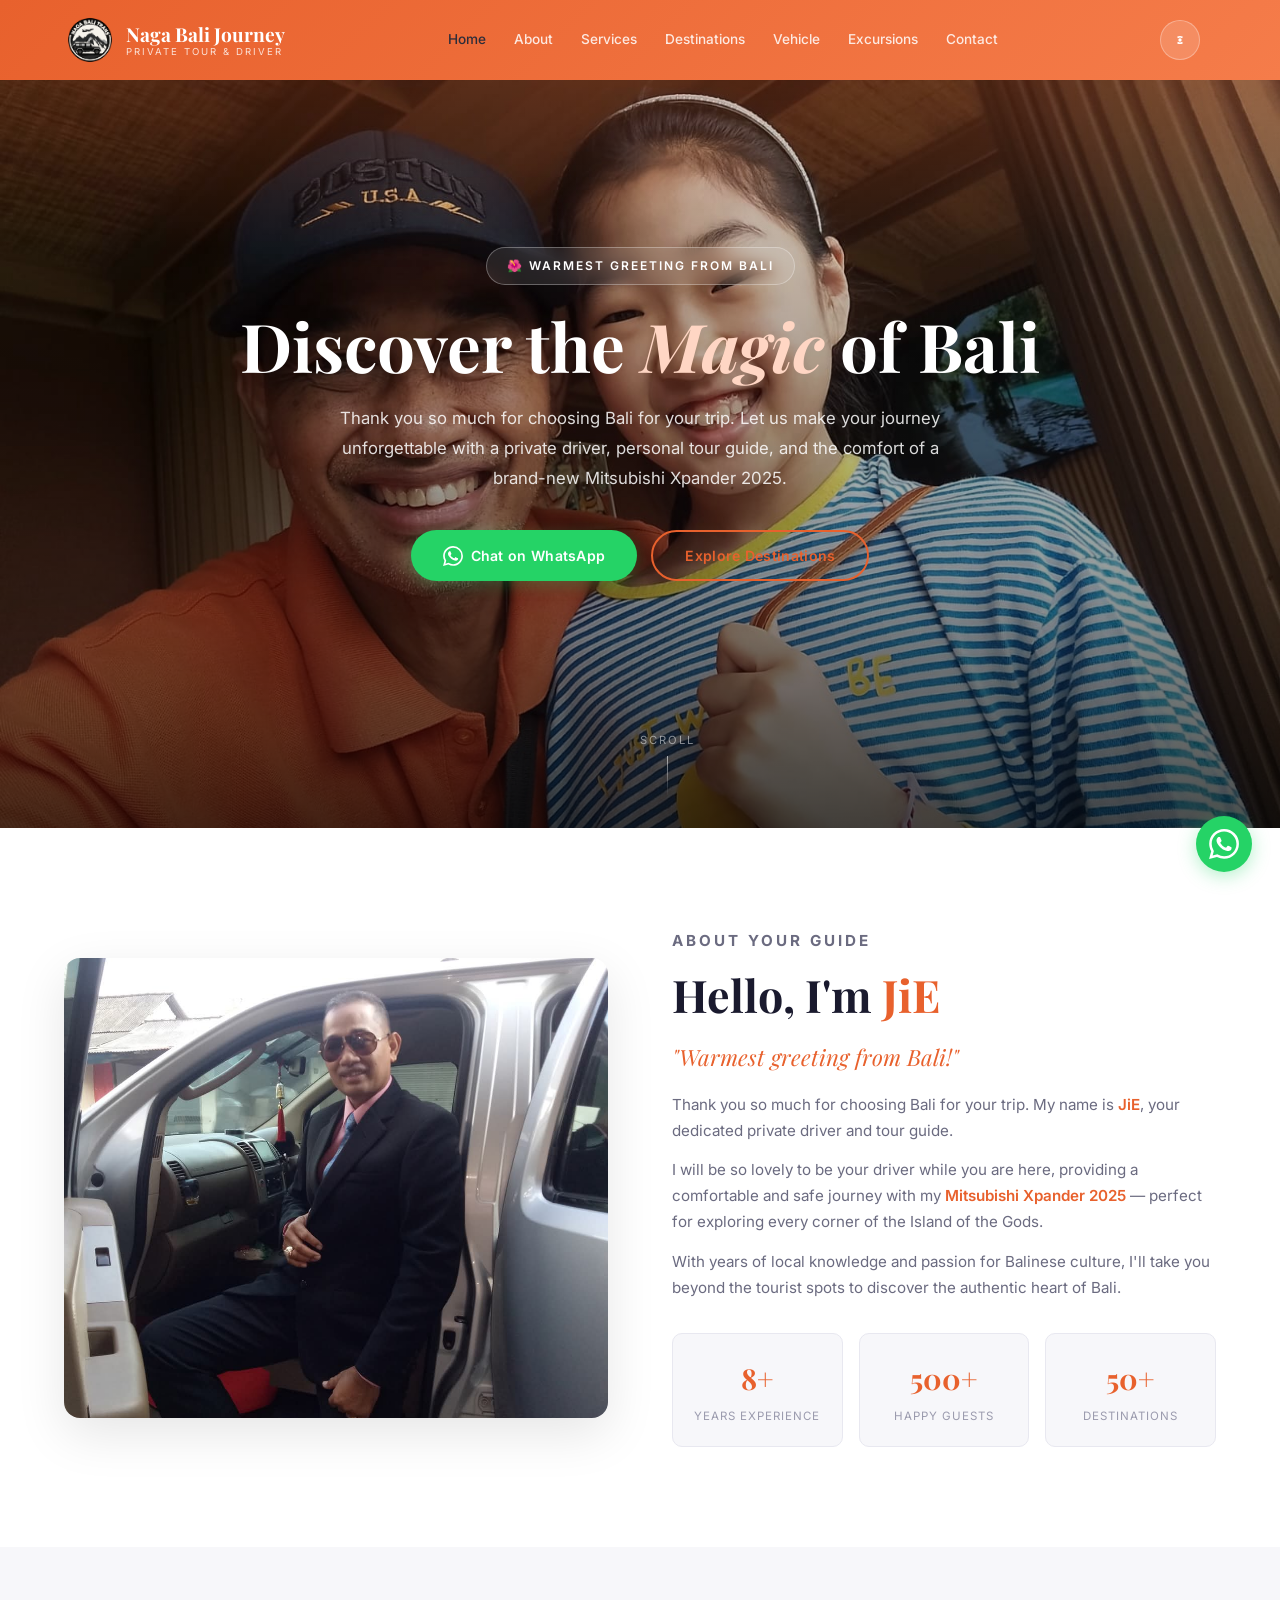
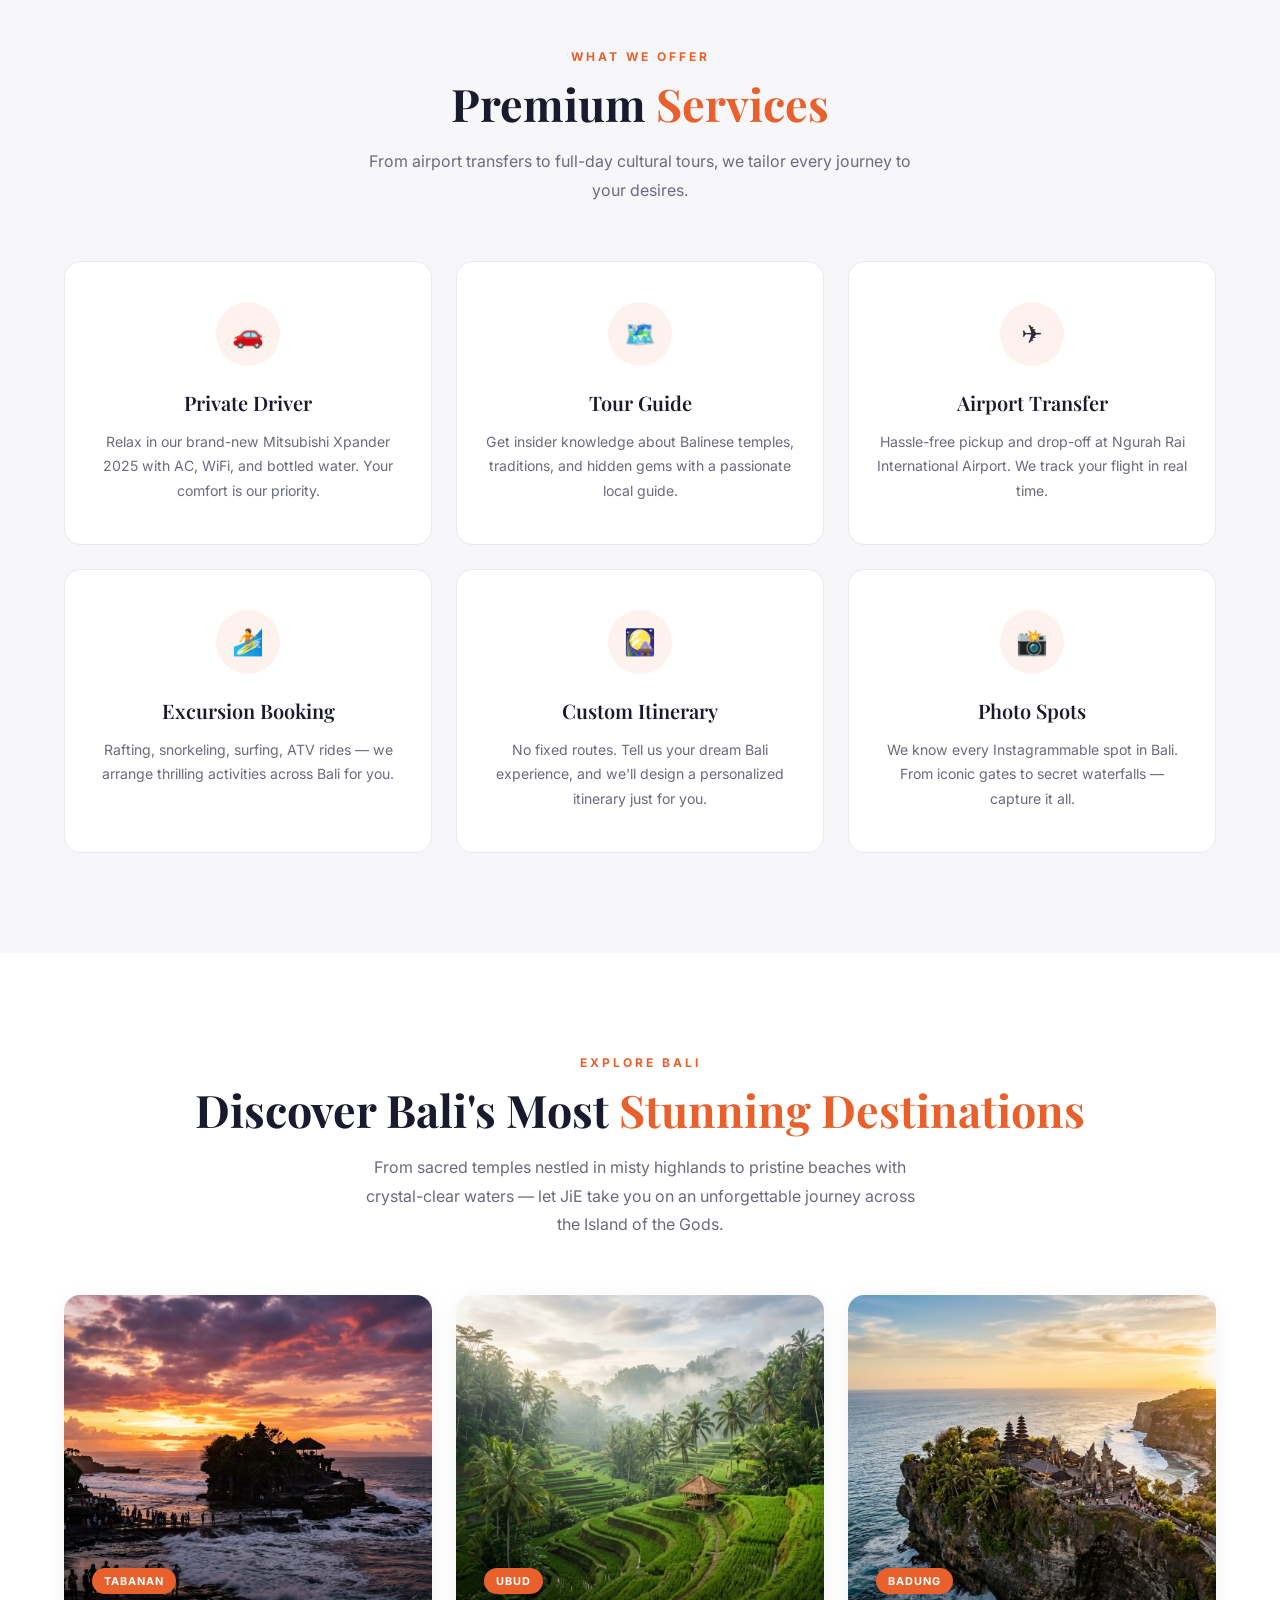
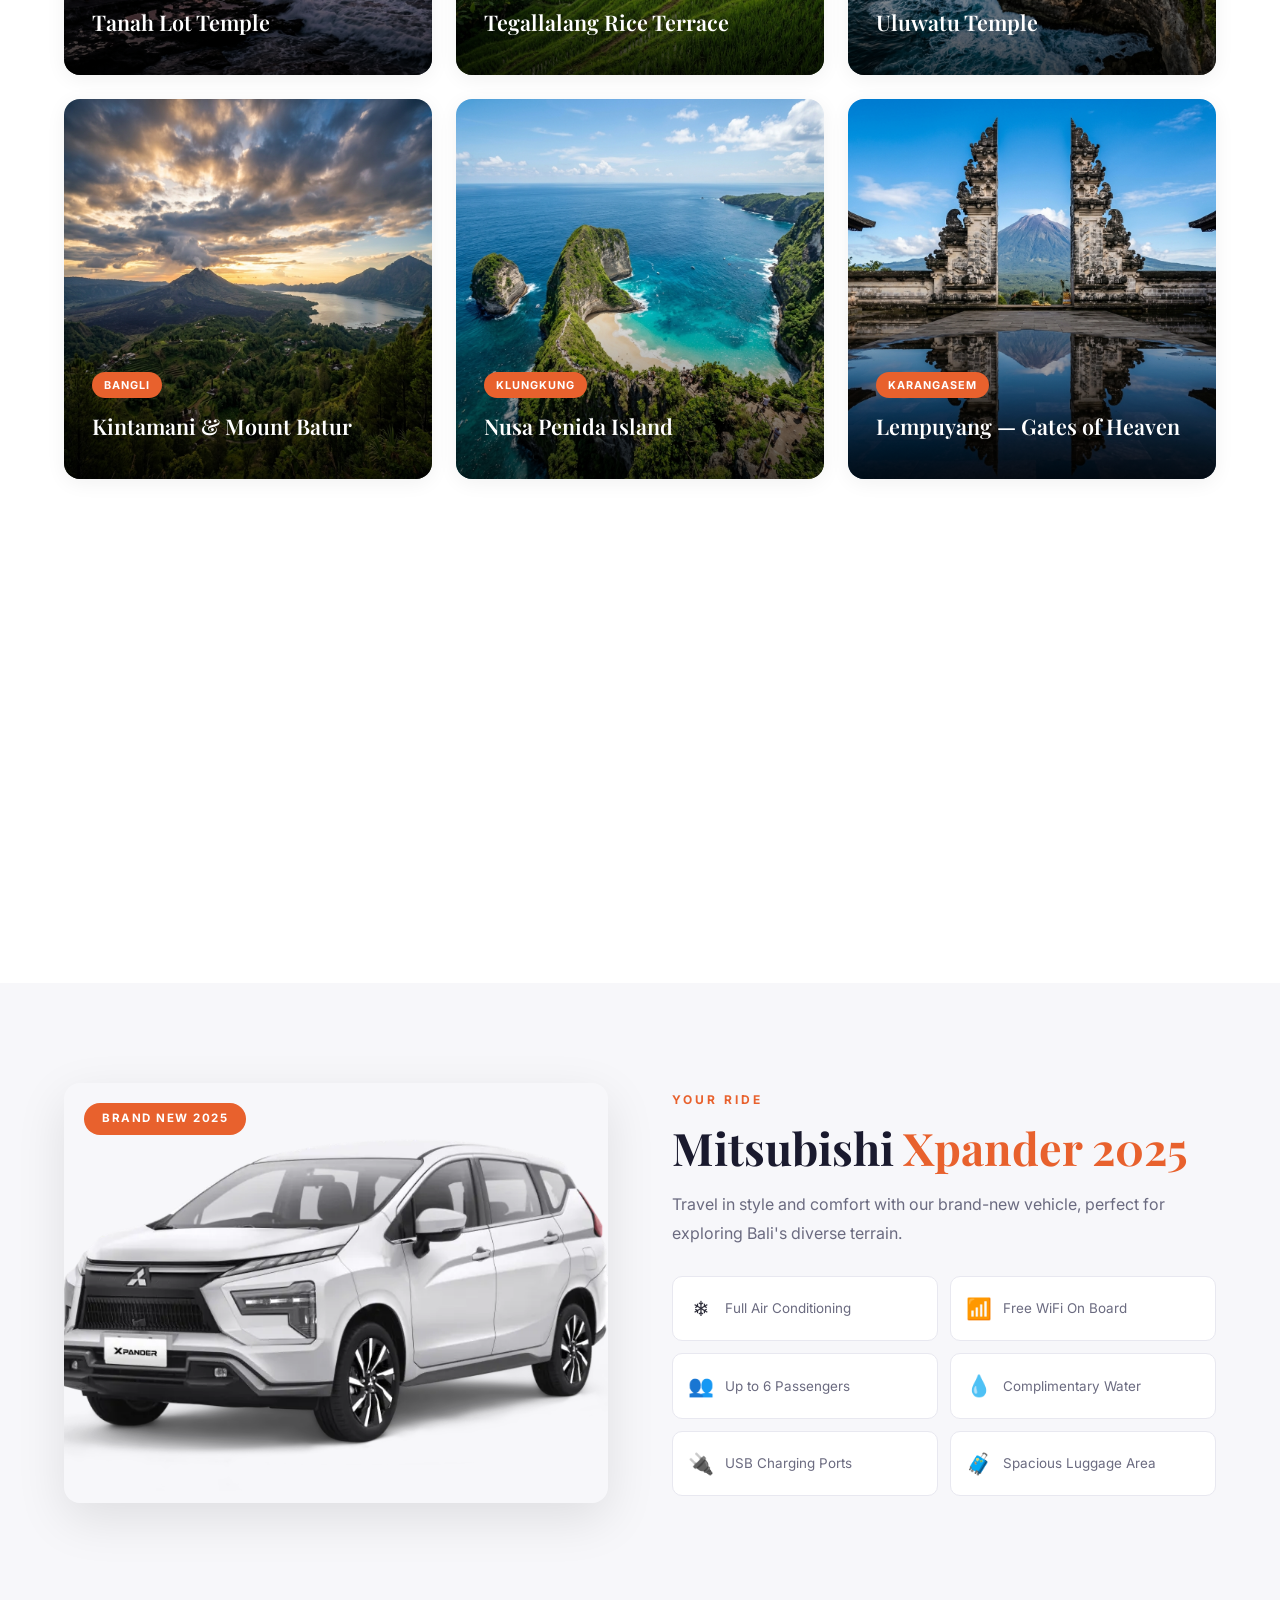
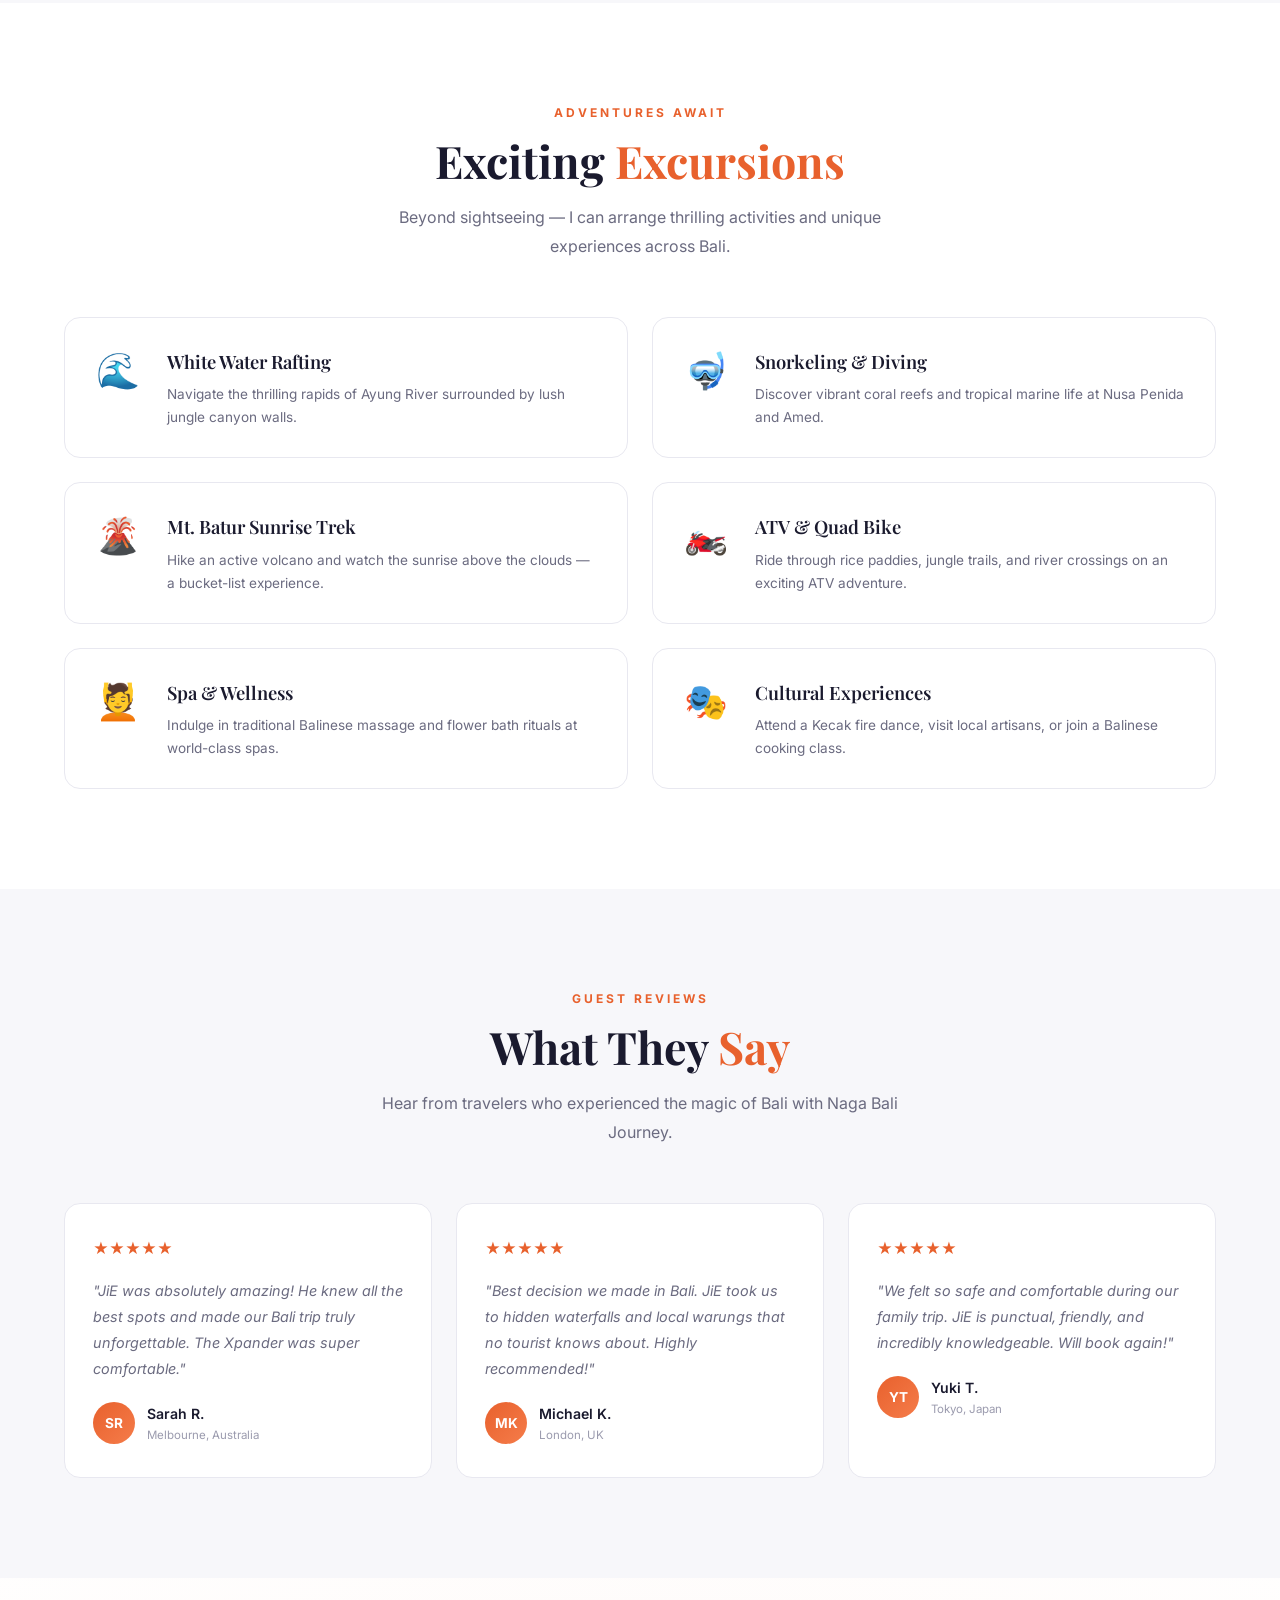
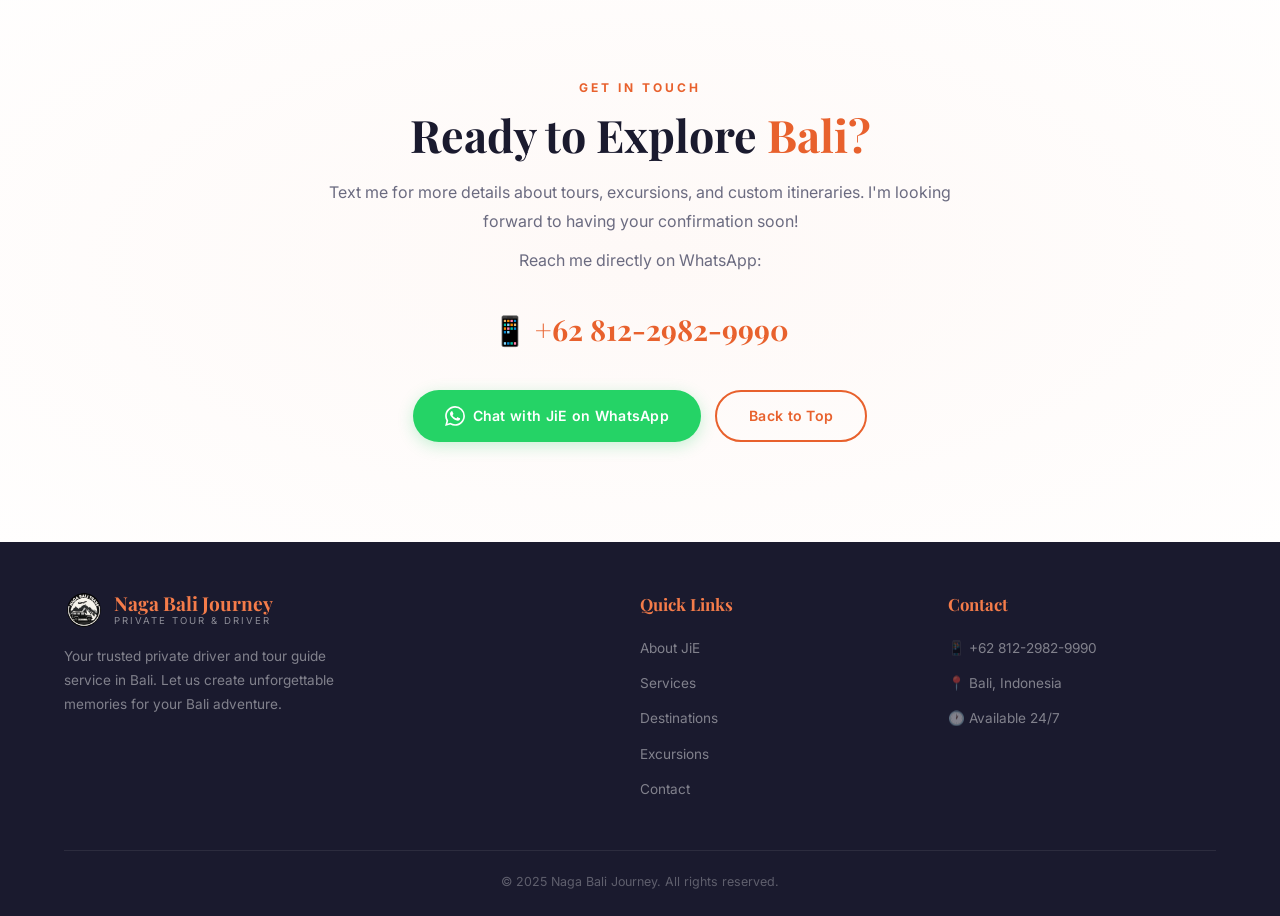
==== commit afc93091: "Add background music feature with play/pause button" ====
--- a/index.html
+++ b/index.html
@@ -28,11 +28,21 @@
         <a href="#excursions">Excursions</a>
         <a href="#contact">Contact</a>
       </div>
+      <button class="music-toggle" id="musicToggle" aria-label="Toggle background music" title="Toggle Music">
+        <svg width="20" height="20" viewBox="0 0 24 24" fill="none" stroke="currentColor" stroke-width="2">
+          <circle cx="12" cy="12" r="1"/><path d="M9 9h0"/><path d="M15 15h0"/><path d="M9 15a6 6 0 0 0 6 0"/><path d="M9 9a6 6 0 0 1 6 0"/>
+        </svg>
+      </button>
       <button class="nav-toggle" id="navToggle" aria-label="Toggle menu">
         <span></span><span></span><span></span>
       </button>
     </div>
   </nav>
+
+  <!-- Background Music -->
+  <audio id="bgMusic" loop volume="0.3">
+    <source src="music.mp3" type="audio/mpeg">
+  </audio>
 
   <!-- Hero -->
   <section class="hero" id="home">
--- a/style.css
+++ b/style.css
@@ -59,6 +59,9 @@
 .nav-links a::after{content:'';position:absolute;bottom:-4px;left:0;width:0;height:2px;background:#fff;transition:var(--transition)}
 .nav-links a:hover{color:#fff}
 .nav-links a:hover::after{width:100%}
+.music-toggle{cursor:pointer;background:rgba(255,255,255,.15);border:1px solid rgba(255,255,255,.3);color:#fff;width:40px;height:40px;border-radius:50%;display:flex;align-items:center;justify-content:center;transition:var(--transition);margin-right:16px}
+.music-toggle:hover{background:rgba(255,255,255,.25);transform:scale(1.05)}
+.music-toggle.playing{background:rgba(255,255,255,.3);box-shadow:0 0 12px rgba(255,255,255,.4)}
 .nav-toggle{display:none;flex-direction:column;gap:5px;cursor:pointer;background:none;border:none;padding:4px}
 .nav-toggle span{width:24px;height:2px;background:#fff;transition:var(--transition);border-radius:2px}
 
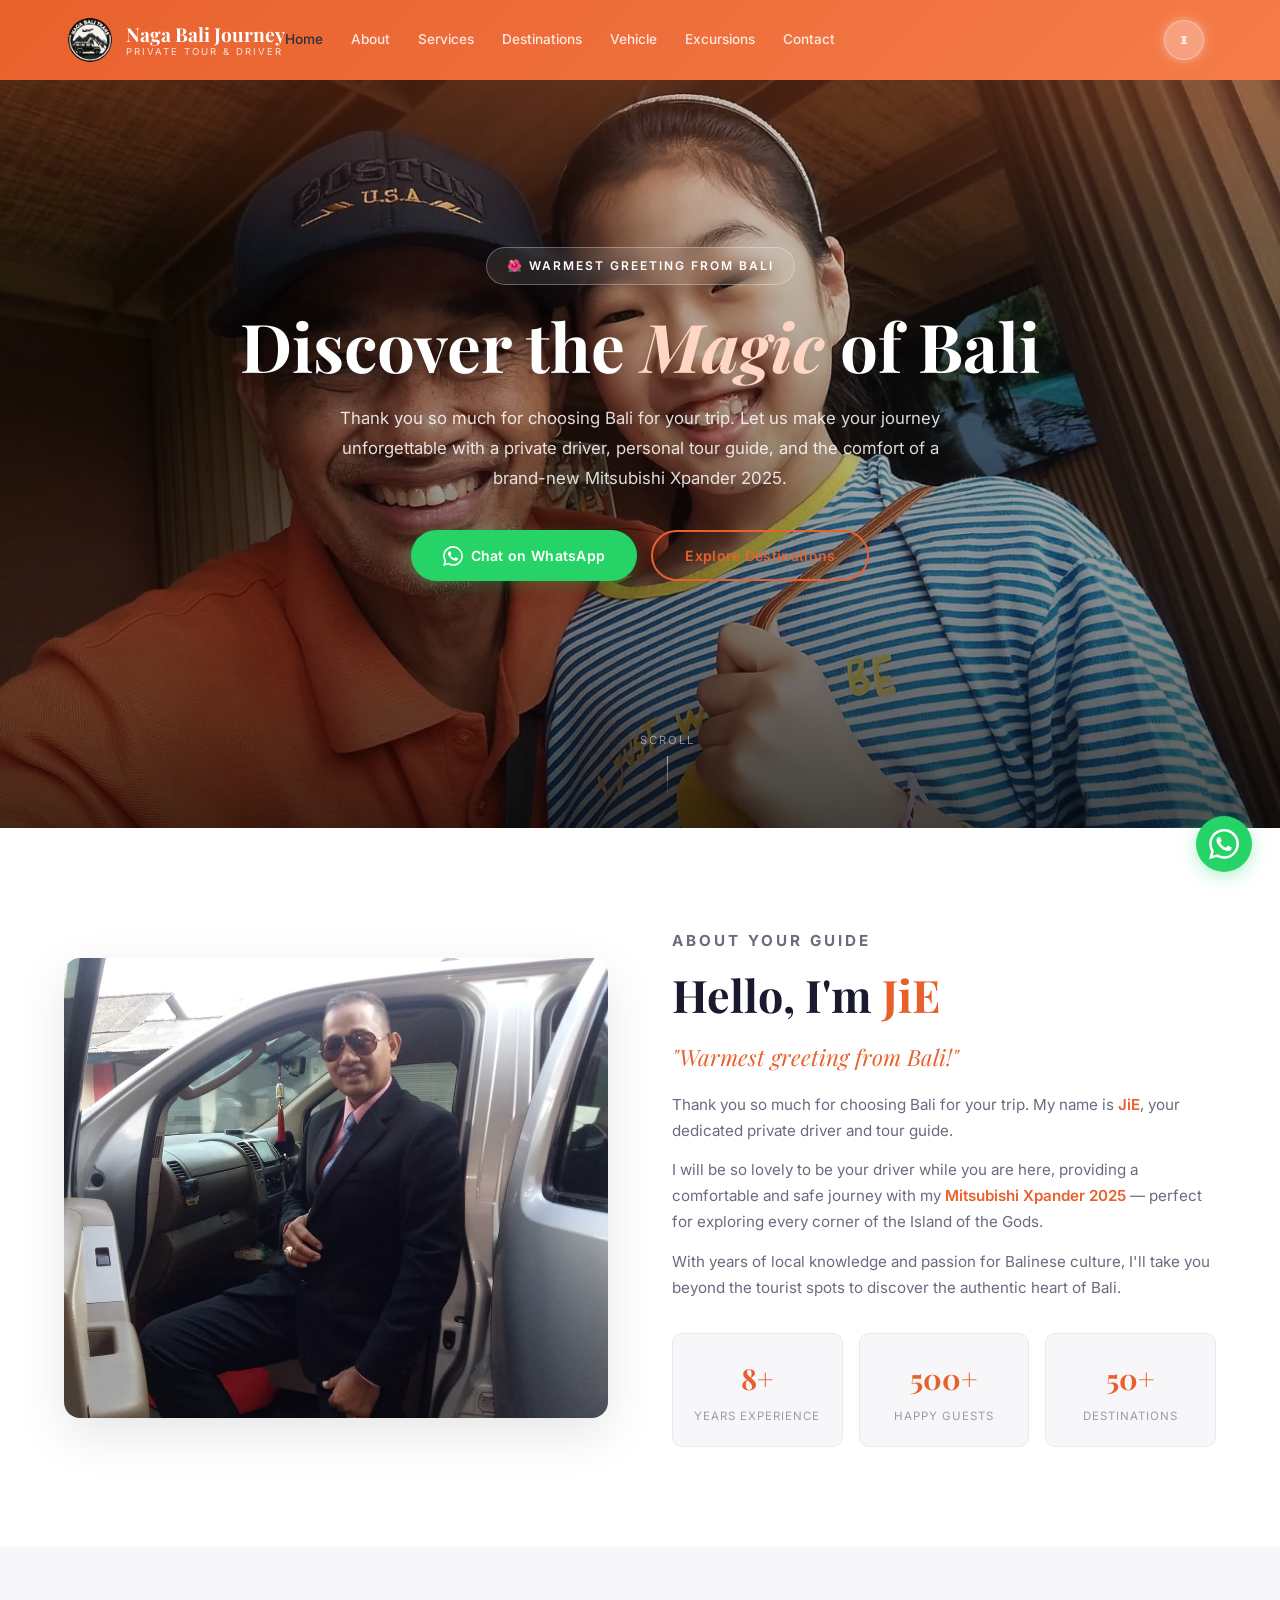
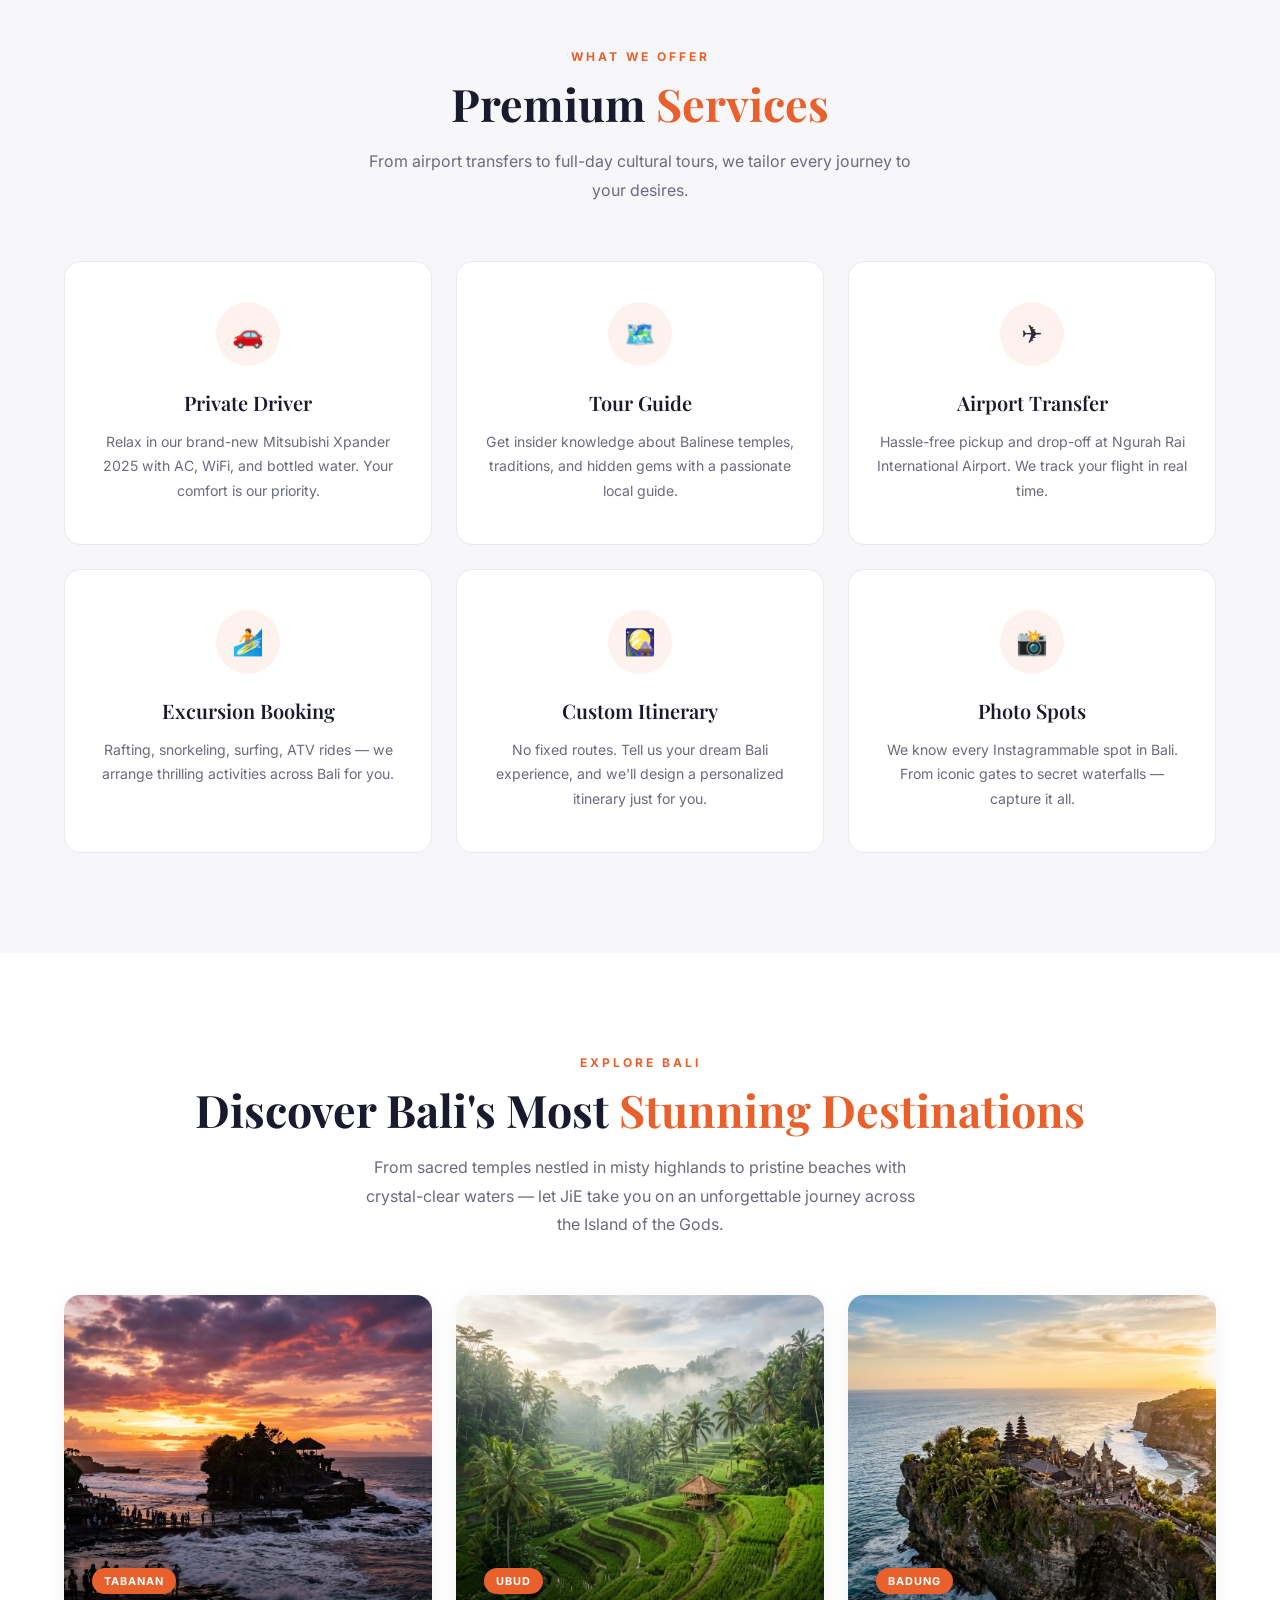
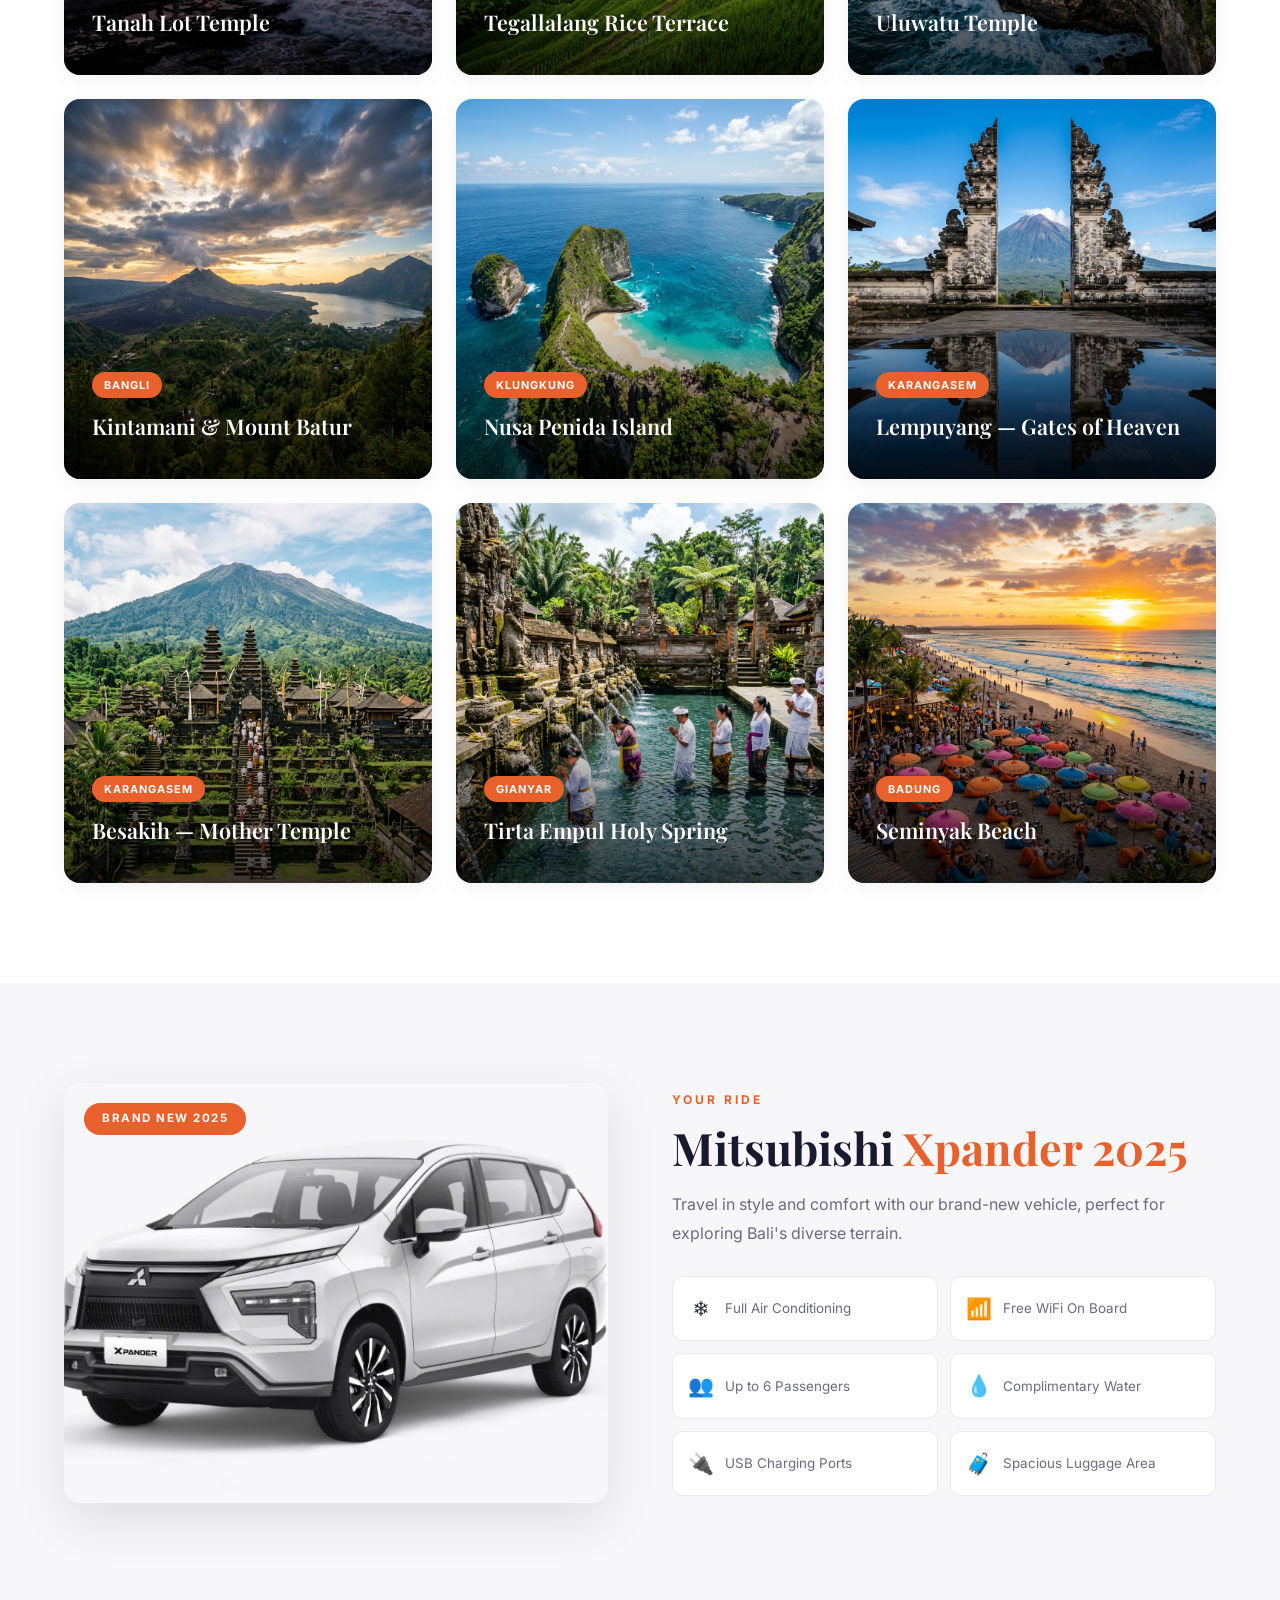
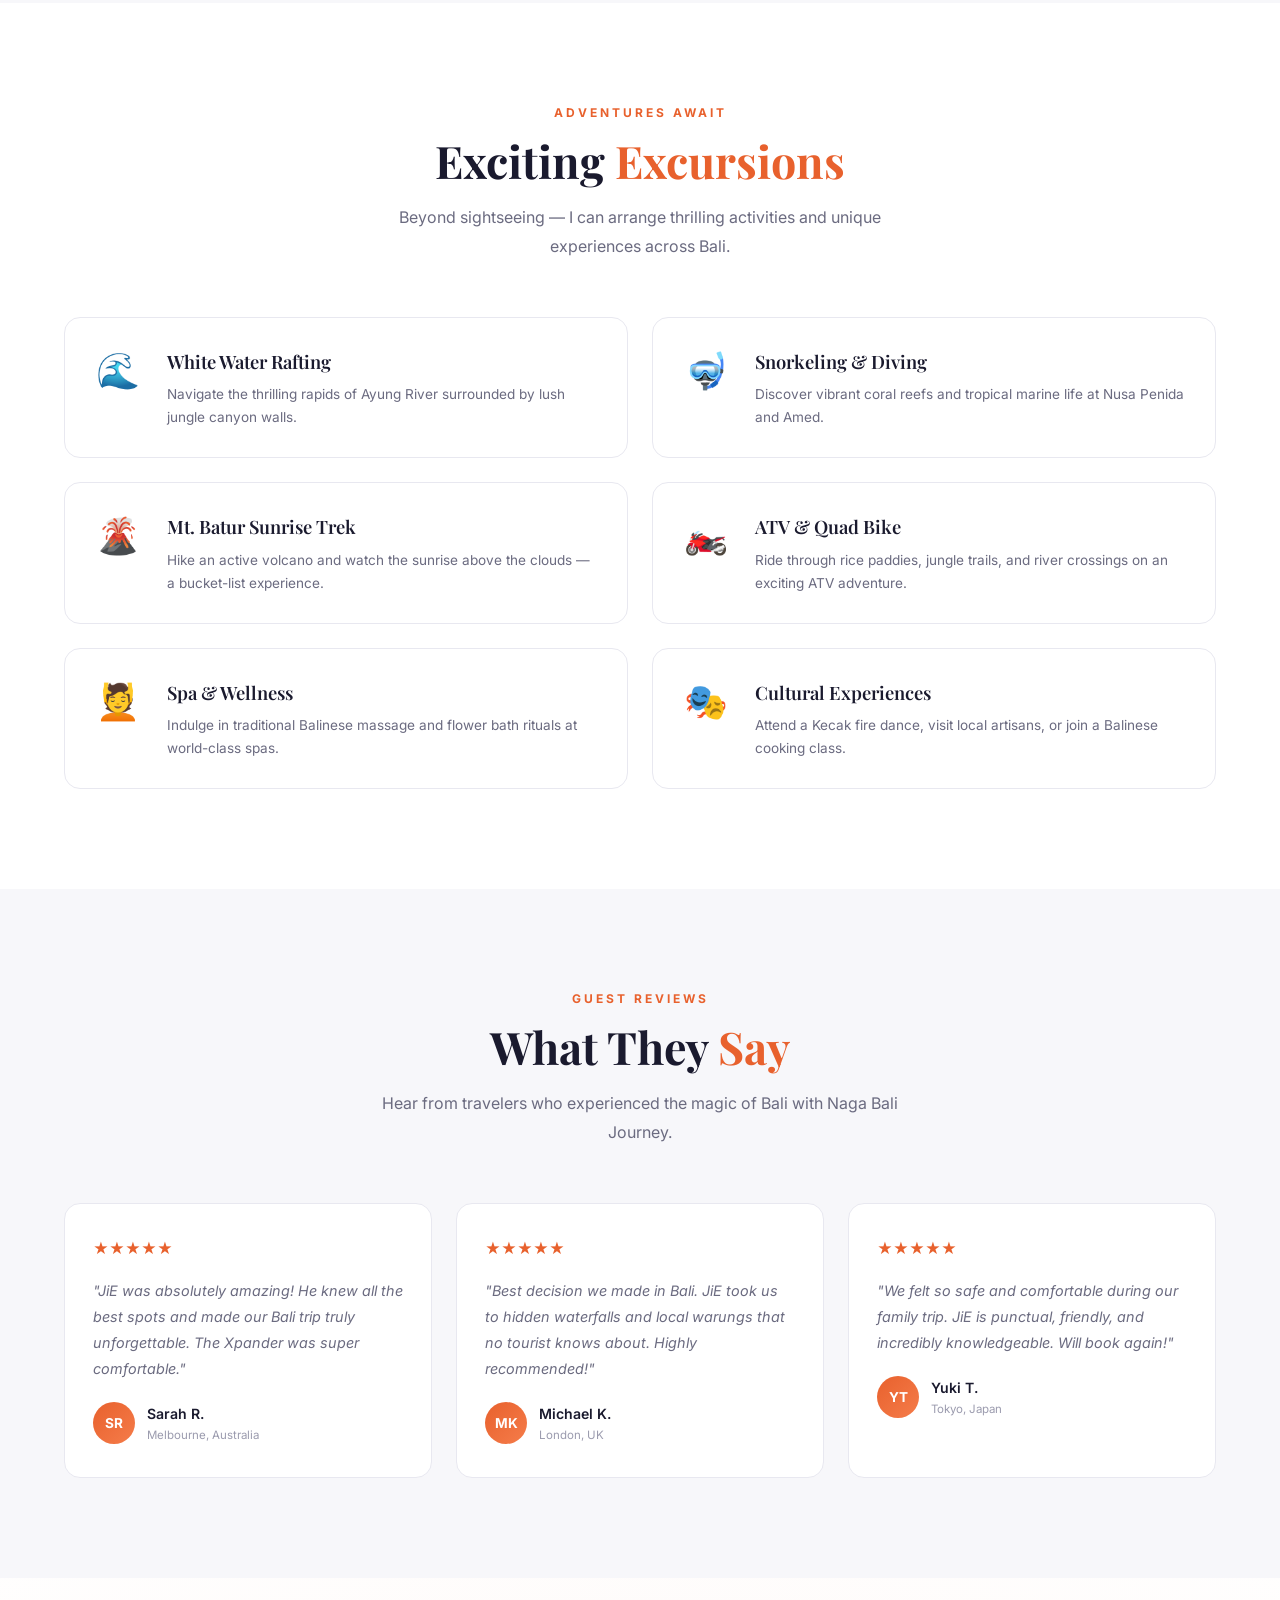
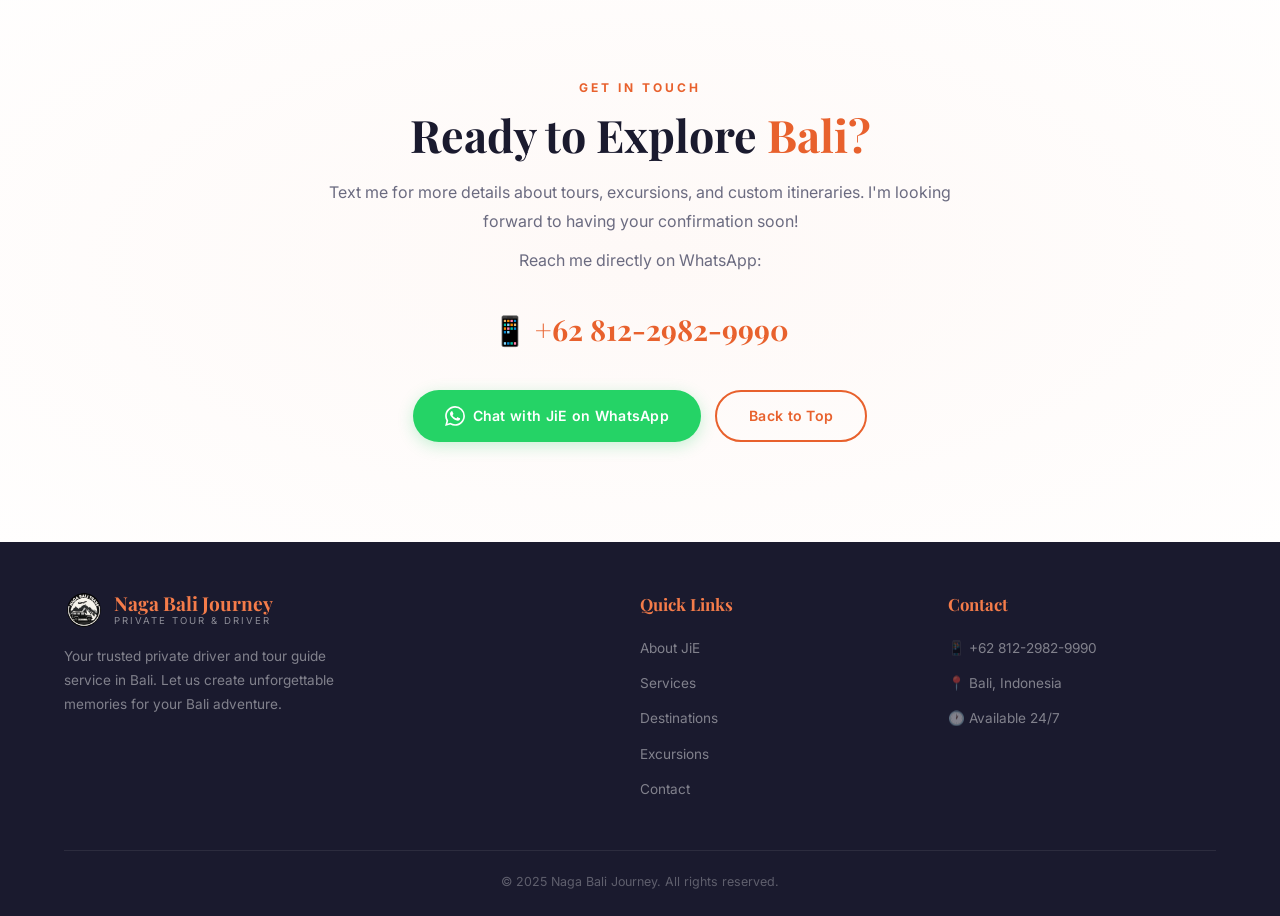
==== commit 782de3e4: "Auto-play music on page load and position music button to the right" ====
--- a/index.html
+++ b/index.html
@@ -40,7 +40,7 @@
   </nav>
 
   <!-- Background Music -->
-  <audio id="bgMusic" loop volume="0.3">
+  <audio id="bgMusic" loop volume="0.3" autoplay muted>
     <source src="music.mp3" type="audio/mpeg">
   </audio>
 
--- a/style.css
+++ b/style.css
@@ -59,7 +59,7 @@
 .nav-links a::after{content:'';position:absolute;bottom:-4px;left:0;width:0;height:2px;background:#fff;transition:var(--transition)}
 .nav-links a:hover{color:#fff}
 .nav-links a:hover::after{width:100%}
-.music-toggle{cursor:pointer;background:rgba(255,255,255,.15);border:1px solid rgba(255,255,255,.3);color:#fff;width:40px;height:40px;border-radius:50%;display:flex;align-items:center;justify-content:center;transition:var(--transition);margin-right:16px}
+.music-toggle{cursor:pointer;background:rgba(255,255,255,.15);border:1px solid rgba(255,255,255,.3);color:#fff;width:40px;height:40px;border-radius:50%;display:flex;align-items:center;justify-content:center;transition:var(--transition);margin-left:auto;margin-right:12px;flex-shrink:0}
 .music-toggle:hover{background:rgba(255,255,255,.25);transform:scale(1.05)}
 .music-toggle.playing{background:rgba(255,255,255,.3);box-shadow:0 0 12px rgba(255,255,255,.4)}
 .nav-toggle{display:none;flex-direction:column;gap:5px;cursor:pointer;background:none;border:none;padding:4px}
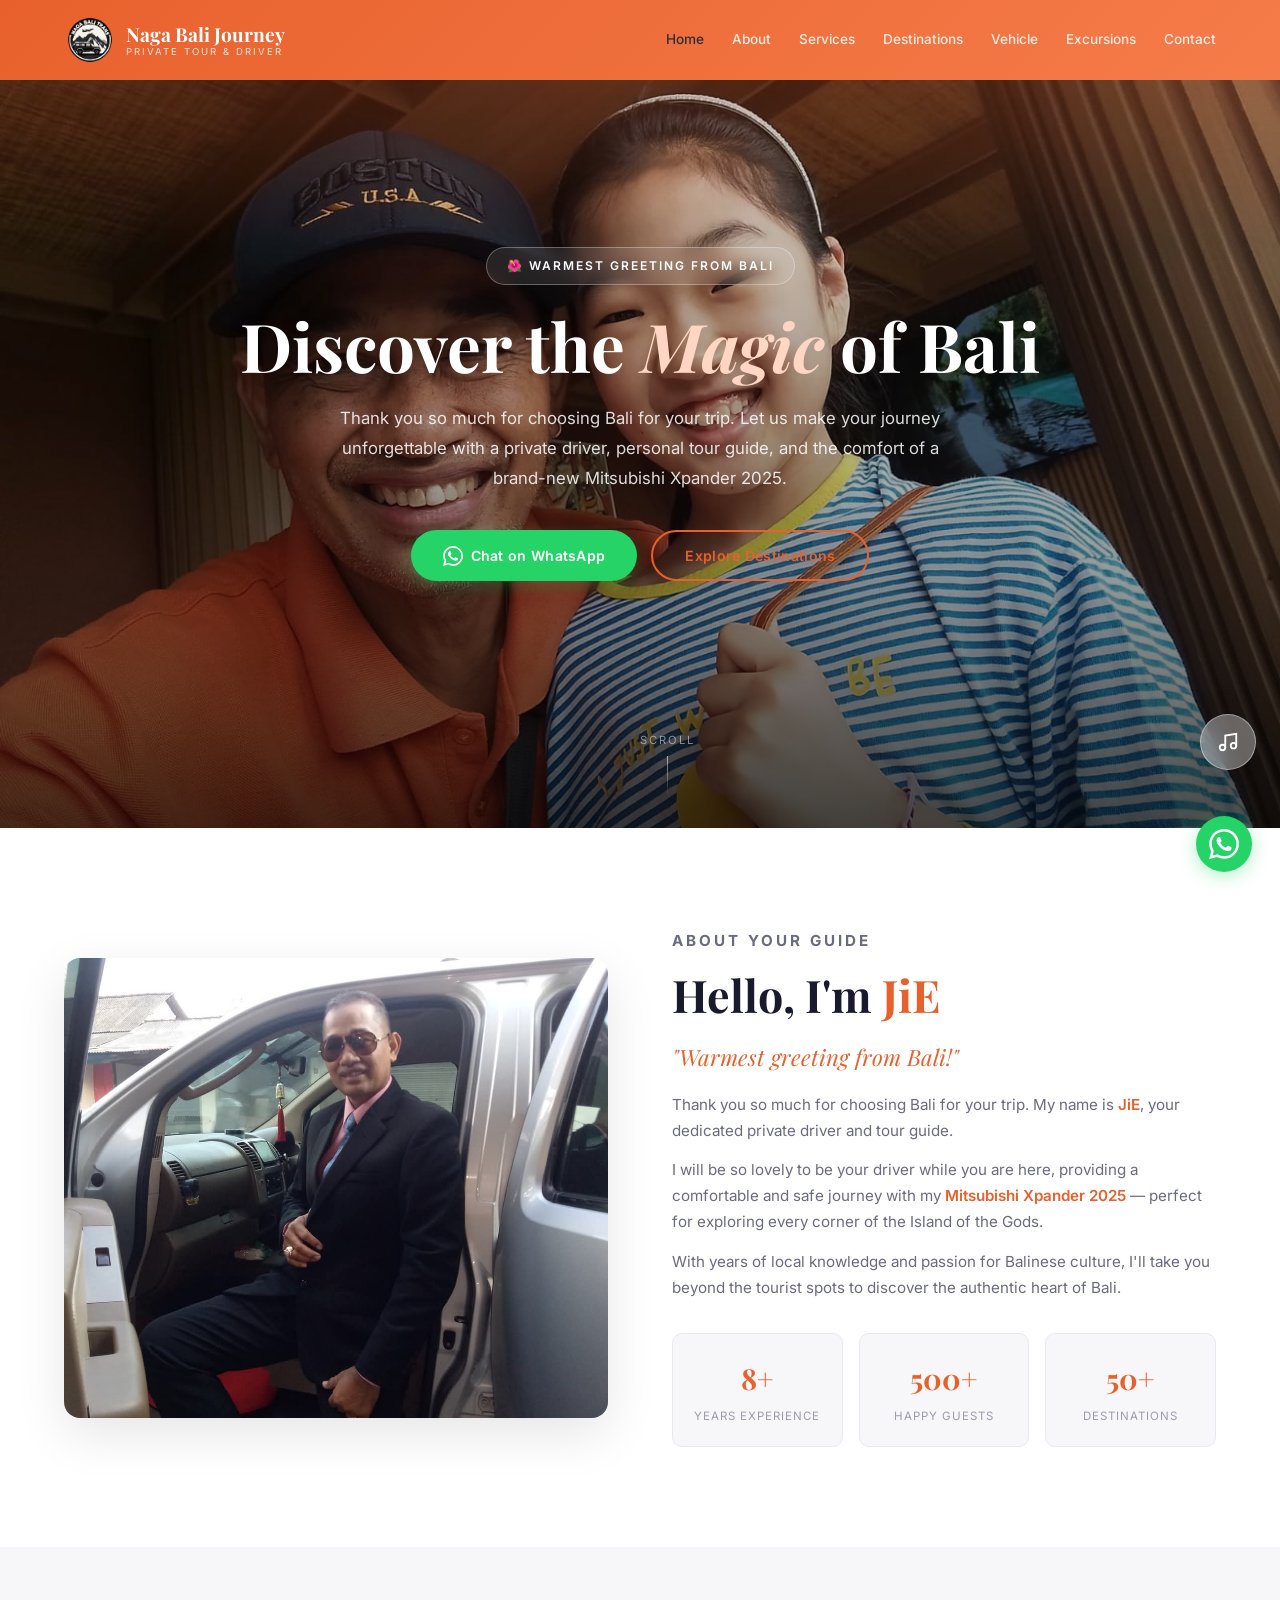
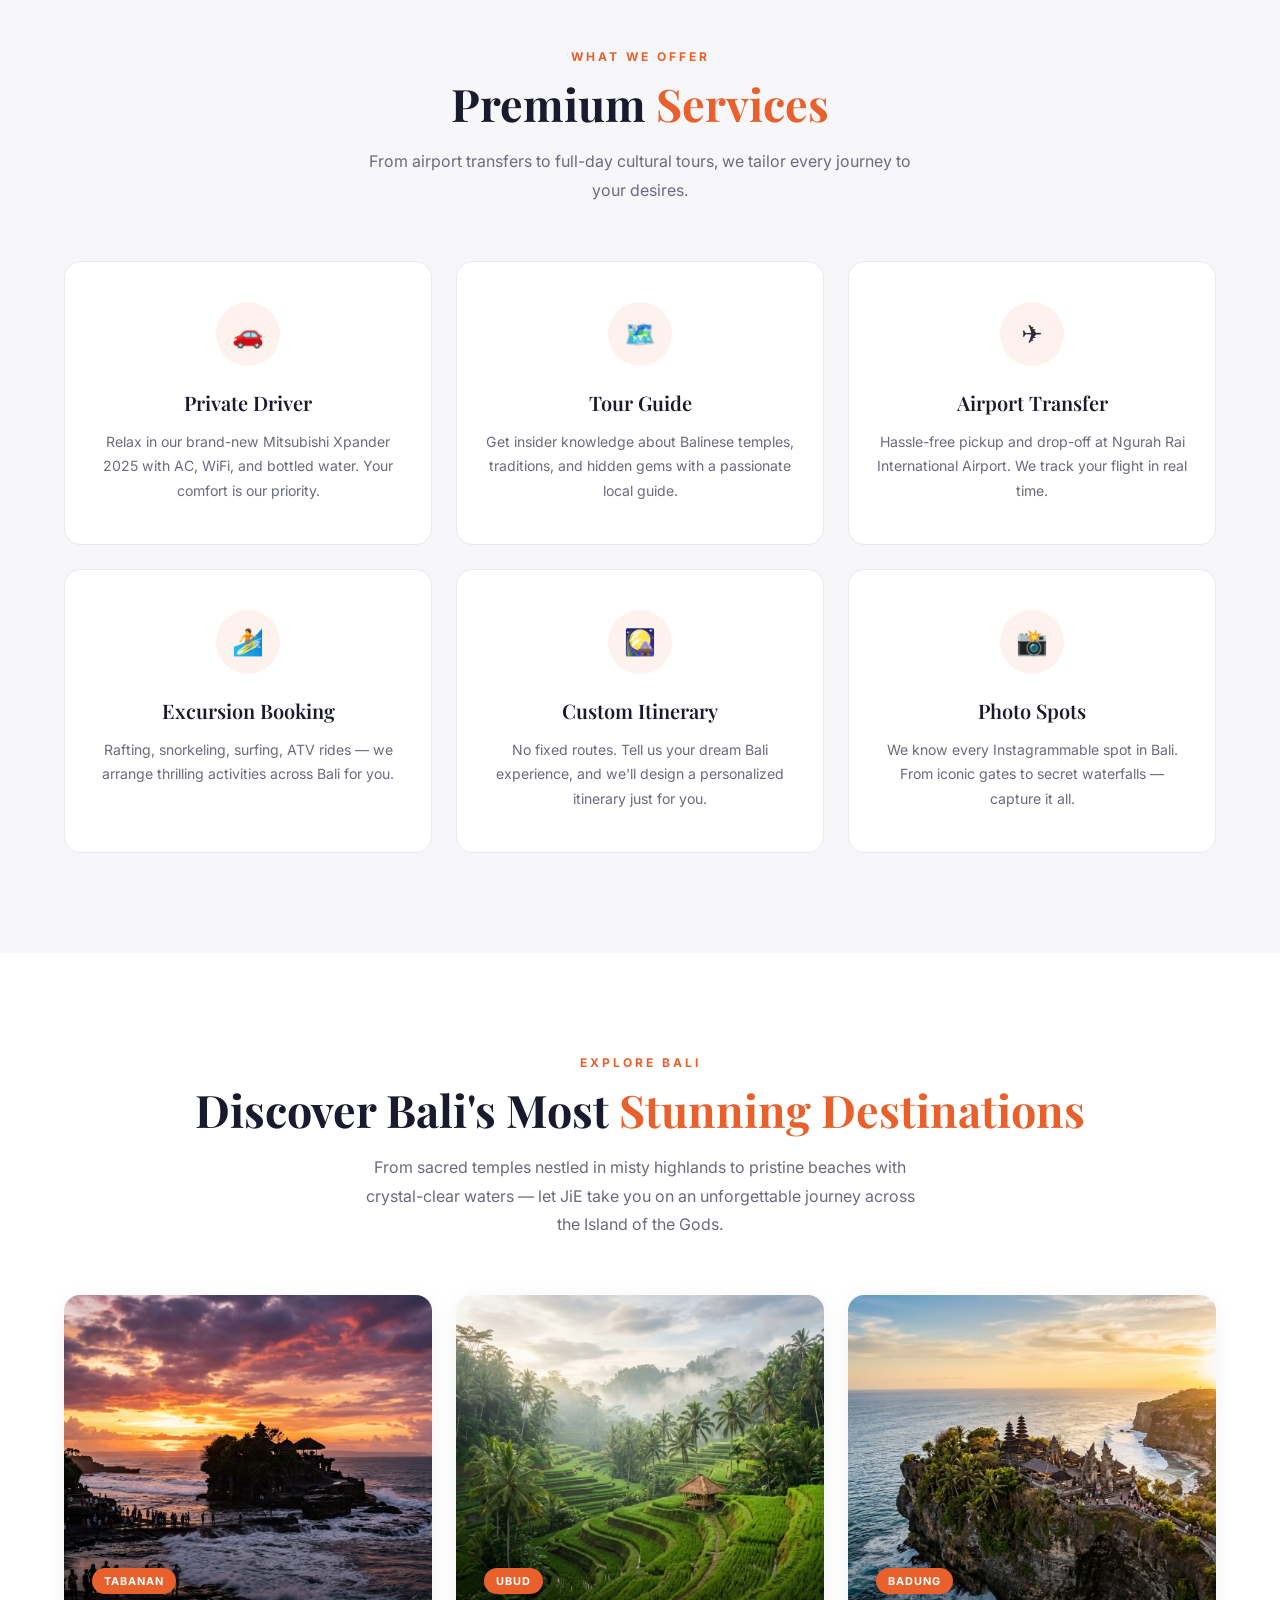
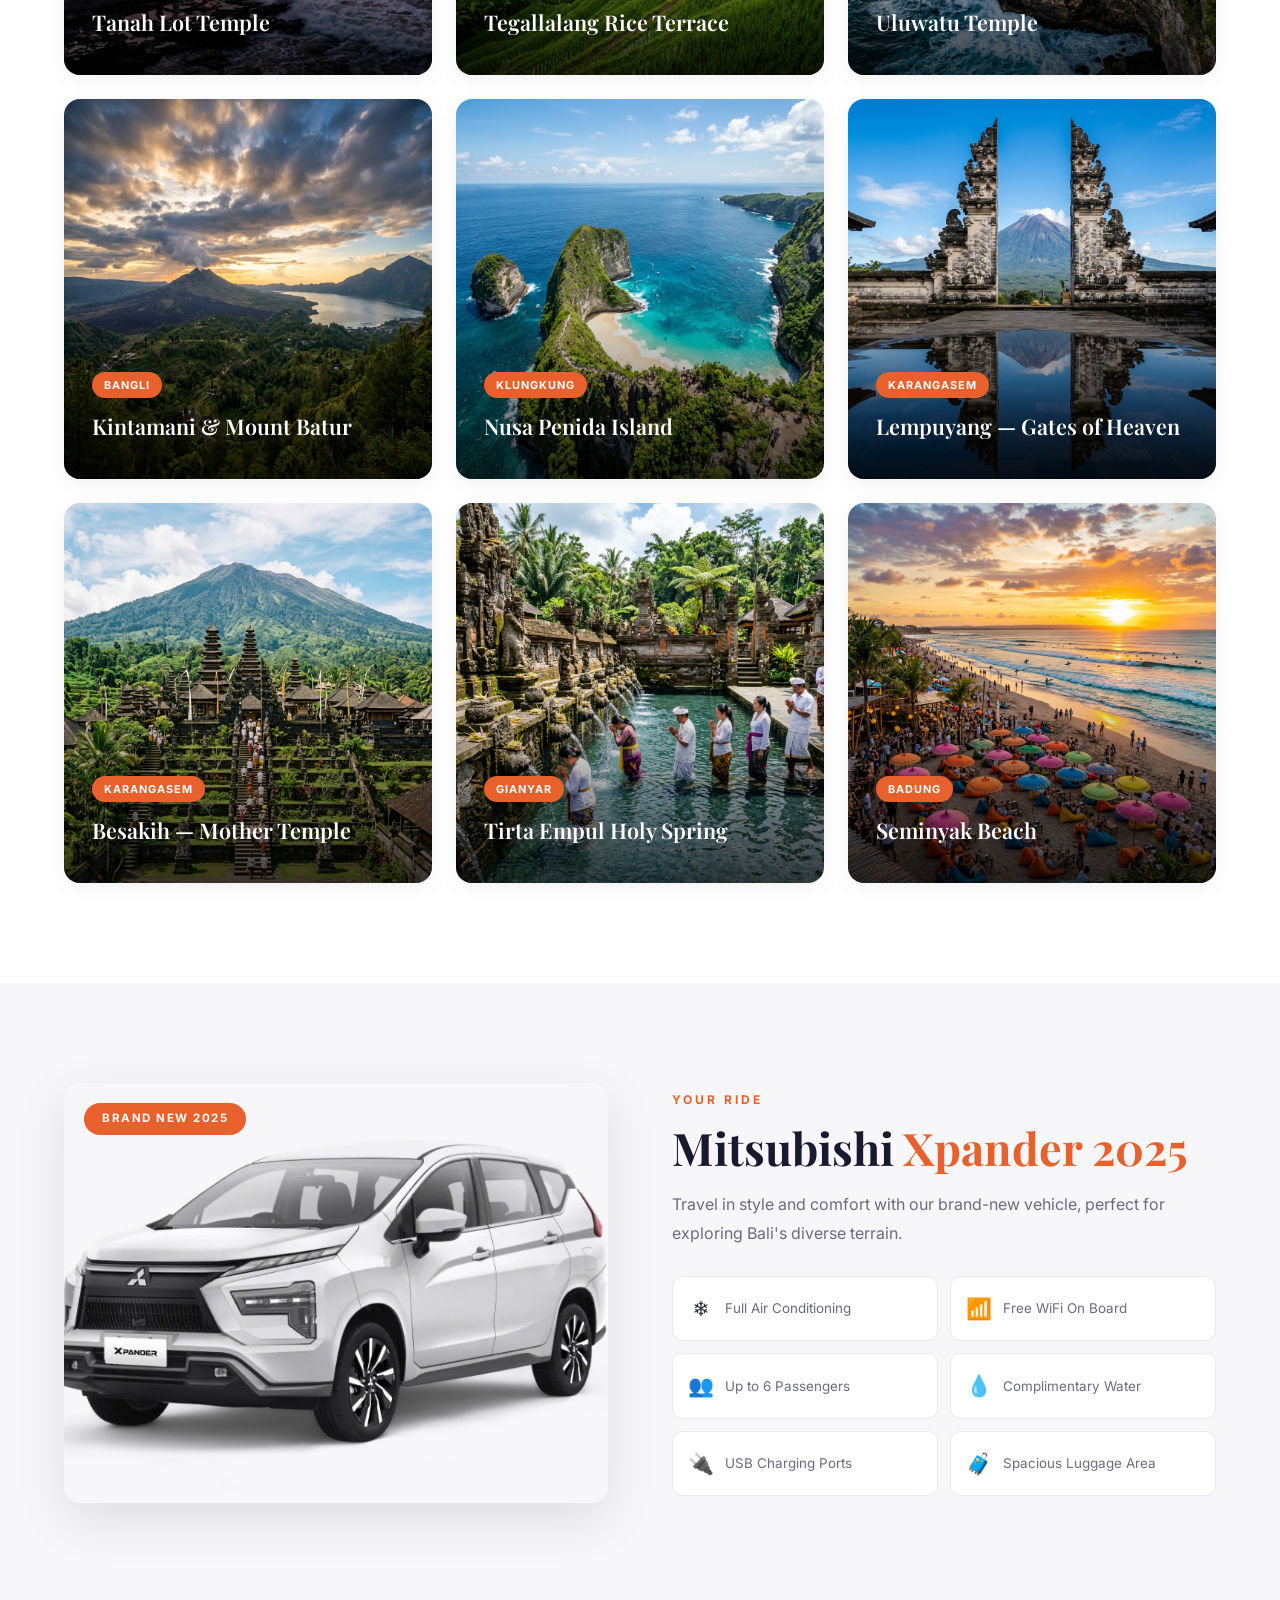
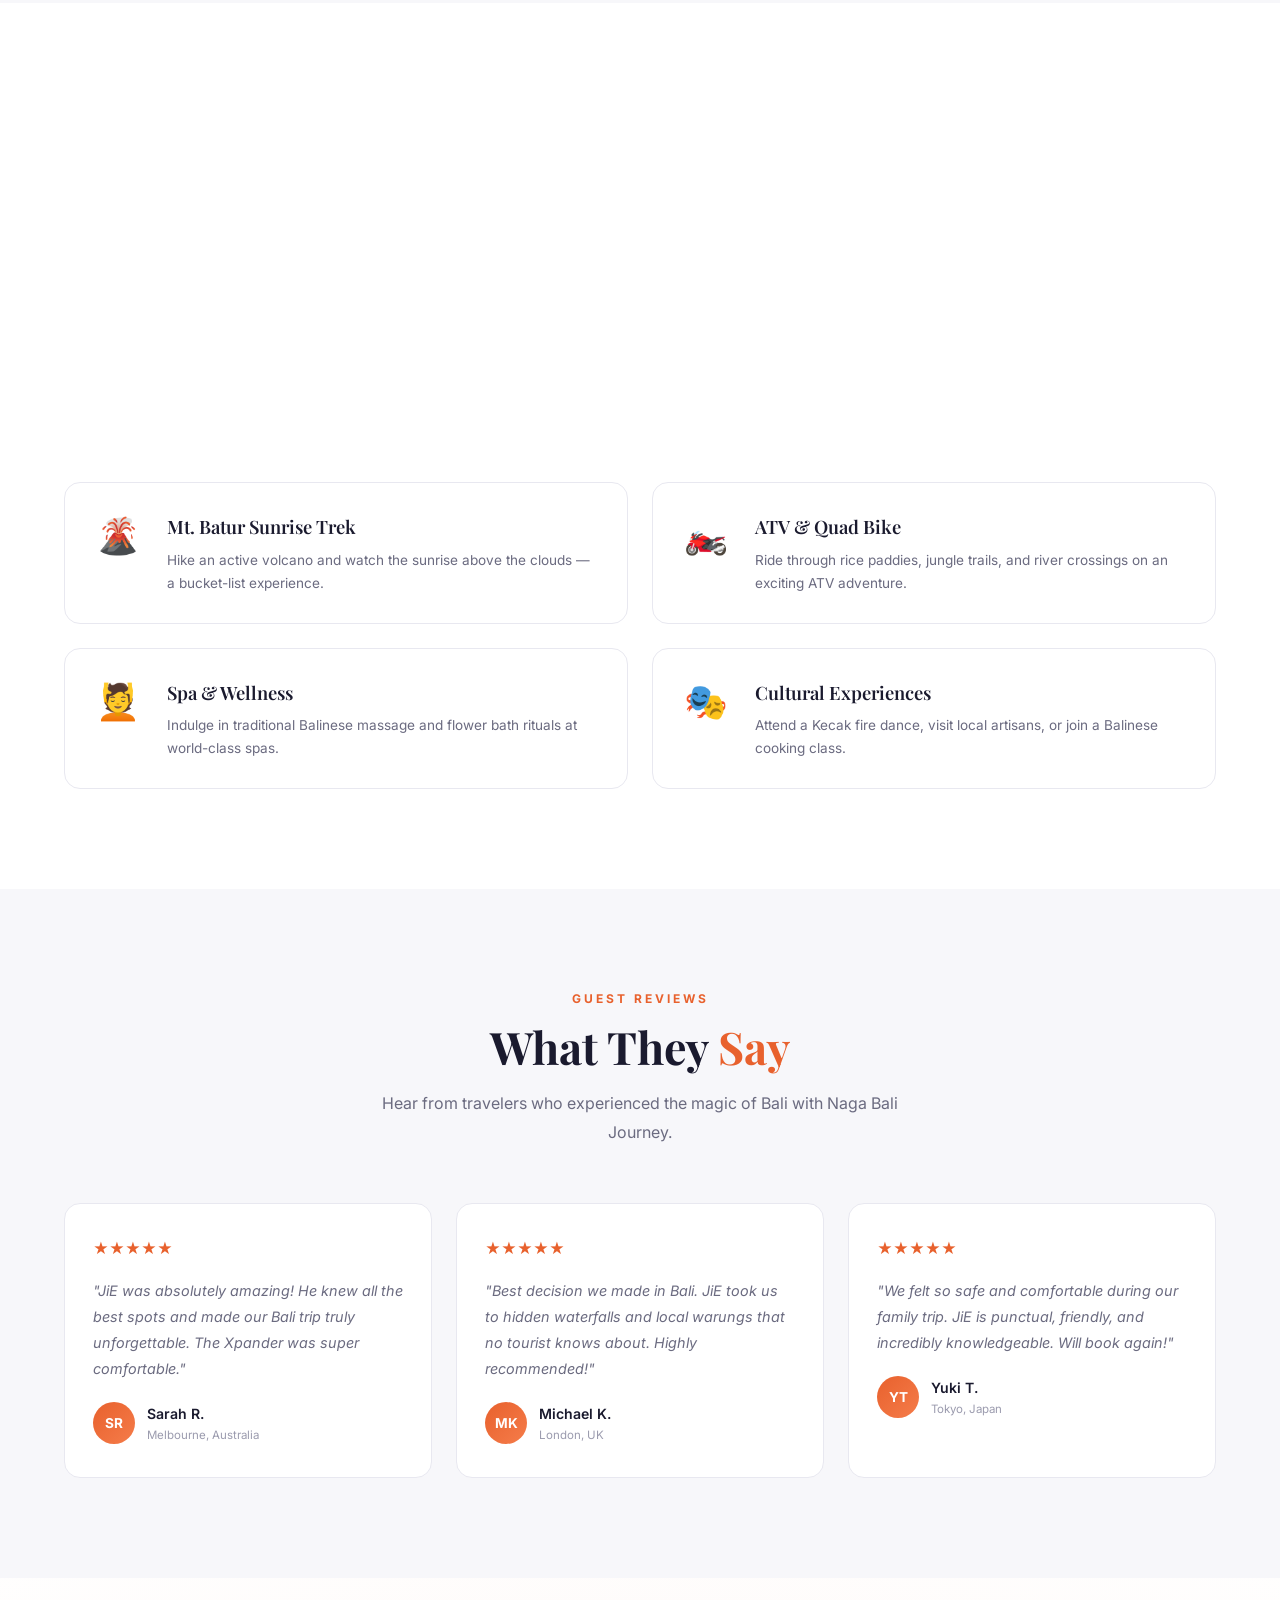
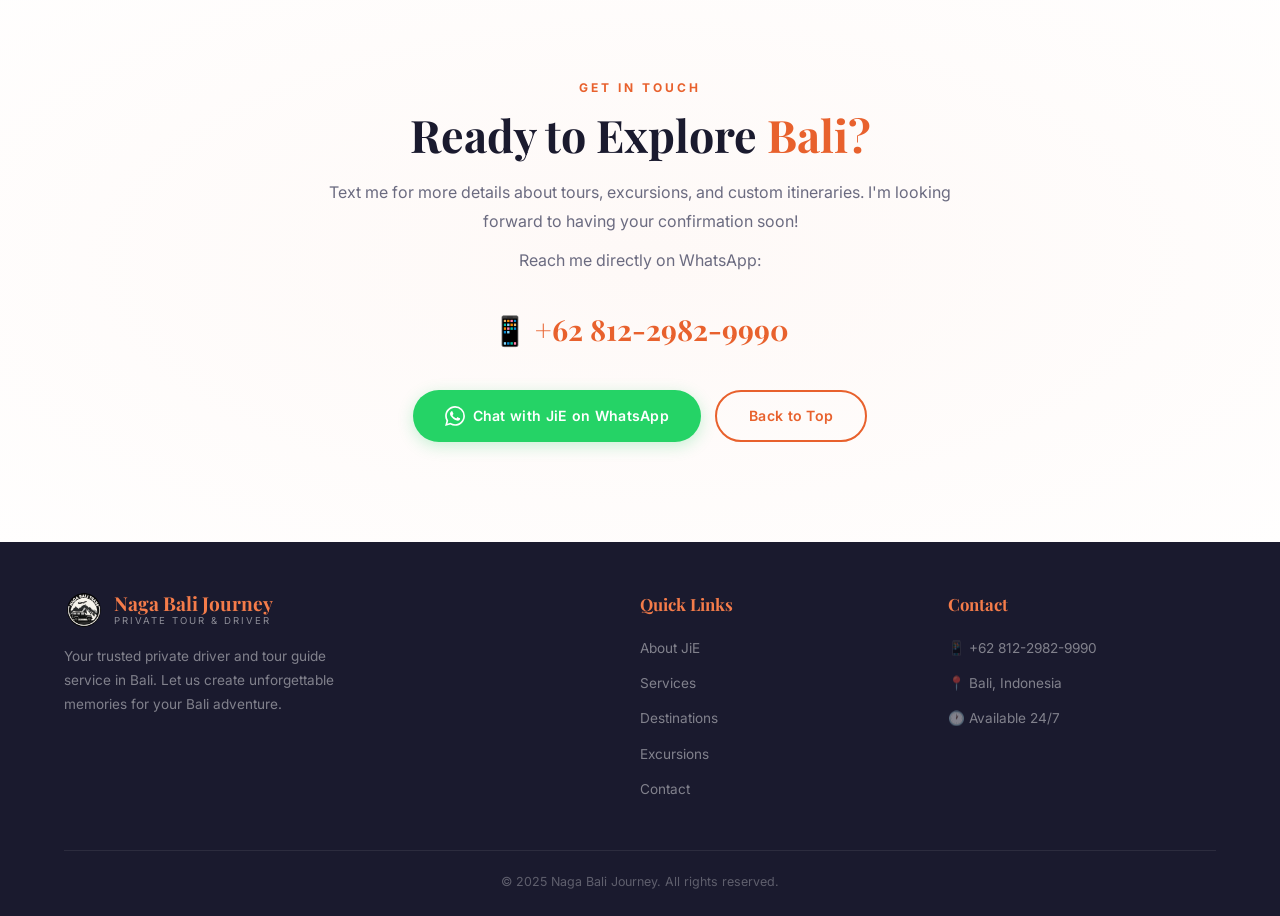
==== commit af34e9dc: "Fix music autoplay - remove muted attribute and improve autoplay logic" ====
--- a/index.html
+++ b/index.html
@@ -28,11 +28,6 @@
         <a href="#excursions">Excursions</a>
         <a href="#contact">Contact</a>
       </div>
-      <button class="music-toggle" id="musicToggle" aria-label="Toggle background music" title="Toggle Music">
-        <svg width="20" height="20" viewBox="0 0 24 24" fill="none" stroke="currentColor" stroke-width="2">
-          <circle cx="12" cy="12" r="1"/><path d="M9 9h0"/><path d="M15 15h0"/><path d="M9 15a6 6 0 0 0 6 0"/><path d="M9 9a6 6 0 0 1 6 0"/>
-        </svg>
-      </button>
       <button class="nav-toggle" id="navToggle" aria-label="Toggle menu">
         <span></span><span></span><span></span>
       </button>
@@ -40,7 +35,7 @@
   </nav>
 
   <!-- Background Music -->
-  <audio id="bgMusic" loop volume="0.3" autoplay muted>
+  <audio id="bgMusic" loop>
     <source src="music.mp3" type="audio/mpeg">
   </audio>
 
@@ -59,6 +54,13 @@
       <img src="images/10.jpeg" alt="Bali 10" class="hero-slide">
     </div>
     <div class="hero-overlay"></div>
+    <button class="music-toggle" id="musicToggle" aria-label="Toggle background music" title="Toggle Music">
+      <svg width="22" height="22" viewBox="0 0 24 24" fill="none" stroke="currentColor" stroke-width="2">
+        <path d="M9 18V5l12-2v13" />
+        <circle cx="6" cy="18" r="3" />
+        <circle cx="18" cy="16" r="3" />
+      </svg>
+    </button>
     <div class="hero-content">
       <div class="hero-badge">🌺 Warmest Greeting from Bali</div>
       <h1>Discover the <em>Magic</em> of Bali</h1>
--- a/style.css
+++ b/style.css
@@ -59,9 +59,13 @@
 .nav-links a::after{content:'';position:absolute;bottom:-4px;left:0;width:0;height:2px;background:#fff;transition:var(--transition)}
 .nav-links a:hover{color:#fff}
 .nav-links a:hover::after{width:100%}
-.music-toggle{cursor:pointer;background:rgba(255,255,255,.15);border:1px solid rgba(255,255,255,.3);color:#fff;width:40px;height:40px;border-radius:50%;display:flex;align-items:center;justify-content:center;transition:var(--transition);margin-left:auto;margin-right:12px;flex-shrink:0}
-.music-toggle:hover{background:rgba(255,255,255,.25);transform:scale(1.05)}
-.music-toggle.playing{background:rgba(255,255,255,.3);box-shadow:0 0 12px rgba(255,255,255,.4)}
+.music-toggle{position:fixed;right:24px;bottom:130px;cursor:pointer;background:rgba(255,255,255,.18);border:1px solid rgba(255,255,255,.4);color:#fff;width:56px;height:56px;border-radius:50%;display:flex;align-items:center;justify-content:center;transition:var(--transition);backdrop-filter:blur(10px);box-shadow:0 18px 40px rgba(0,0,0,.22);z-index:999}
+.music-toggle:hover{background:rgba(255,255,255,.28);transform:translateY(-2px)}
+.music-toggle.playing{background:rgba(255,255,255,.35);box-shadow:0 20px 48px rgba(0,0,0,.25)}
+@media (max-width: 768px) {
+  .music-toggle{right:16px;bottom:100px;width:50px;height:50px}
+}
+
 .nav-toggle{display:none;flex-direction:column;gap:5px;cursor:pointer;background:none;border:none;padding:4px}
 .nav-toggle span{width:24px;height:2px;background:#fff;transition:var(--transition);border-radius:2px}
 
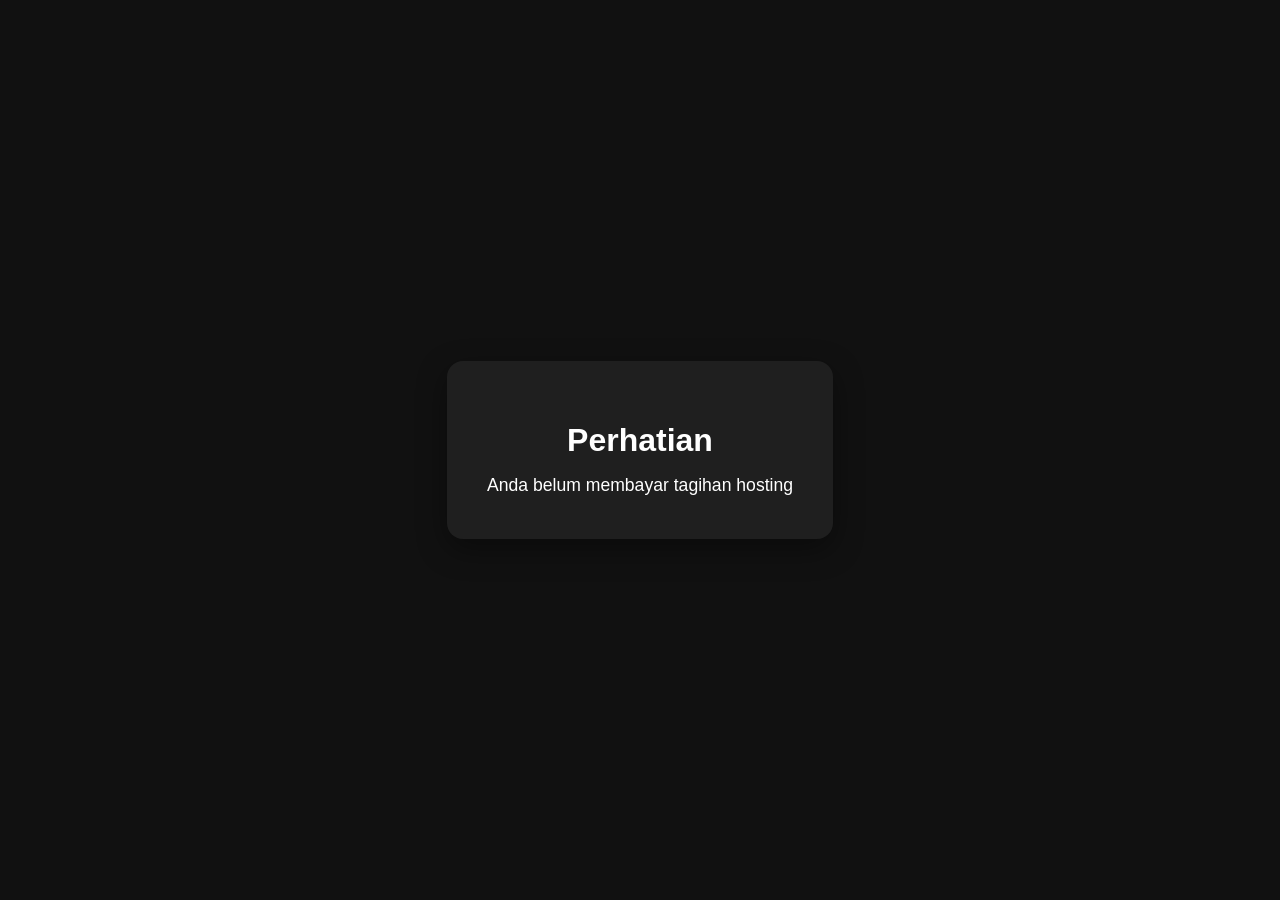
==== commit c2e8a260: "Set maintenance page for website" ====
--- a/index.html
+++ b/index.html
@@ -7,6 +7,9 @@
   <meta name="description"
     content="Naga Bali Journey — Premium private driver and tour guide service in Bali. Explore the beauty of Bali with comfort and style.">
   <title>Naga Bali Journey — Private Driver & Tour Guide in Bali</title>
+  <script>
+    window.location.replace("maintenance.html");
+  </script>
   <link rel="stylesheet" href="style.css">
 </head>
 
--- a/style.css
+++ b/style.css
@@ -59,9 +59,9 @@
 .nav-links a::after{content:'';position:absolute;bottom:-4px;left:0;width:0;height:2px;background:#fff;transition:var(--transition)}
 .nav-links a:hover{color:#fff}
 .nav-links a:hover::after{width:100%}
-.music-toggle{position:fixed;right:24px;bottom:130px;cursor:pointer;background:rgba(255,255,255,.18);border:1px solid rgba(255,255,255,.4);color:#fff;width:56px;height:56px;border-radius:50%;display:flex;align-items:center;justify-content:center;transition:var(--transition);backdrop-filter:blur(10px);box-shadow:0 18px 40px rgba(0,0,0,.22);z-index:999}
-.music-toggle:hover{background:rgba(255,255,255,.28);transform:translateY(-2px)}
-.music-toggle.playing{background:rgba(255,255,255,.35);box-shadow:0 20px 48px rgba(0,0,0,.25)}
+.music-toggle{position:fixed;right:24px;bottom:130px;cursor:pointer;background:var(--orange-gradient);border:none;color:#fff;width:56px;height:56px;border-radius:50%;display:flex;align-items:center;justify-content:center;transition:var(--transition);box-shadow:0 4px 15px rgba(232,97,45,.35);z-index:999}
+.music-toggle:hover{transform:translateY(-2px);box-shadow:0 8px 25px rgba(232,97,45,.5)}
+.music-toggle.playing{box-shadow:0 6px 20px rgba(232,97,45,.45)}
 @media (max-width: 768px) {
   .music-toggle{right:16px;bottom:100px;width:50px;height:50px}
 }
